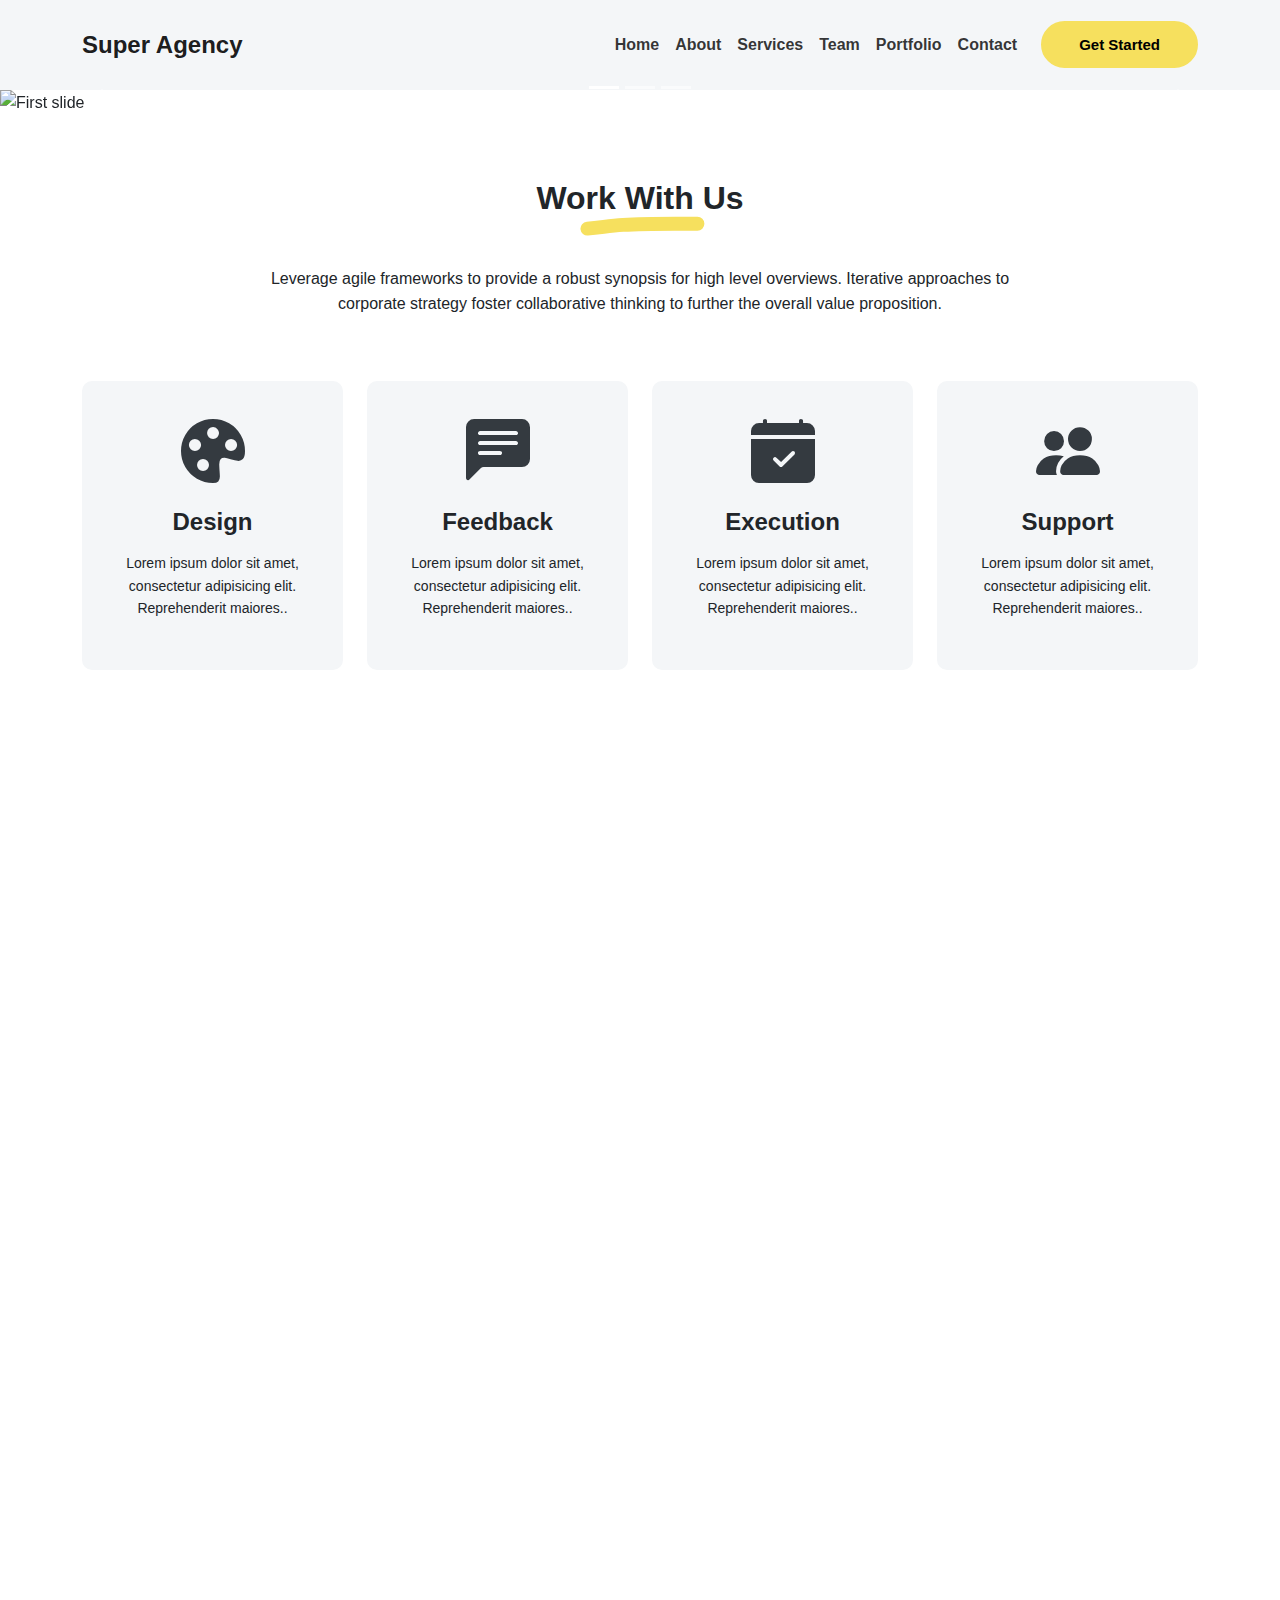
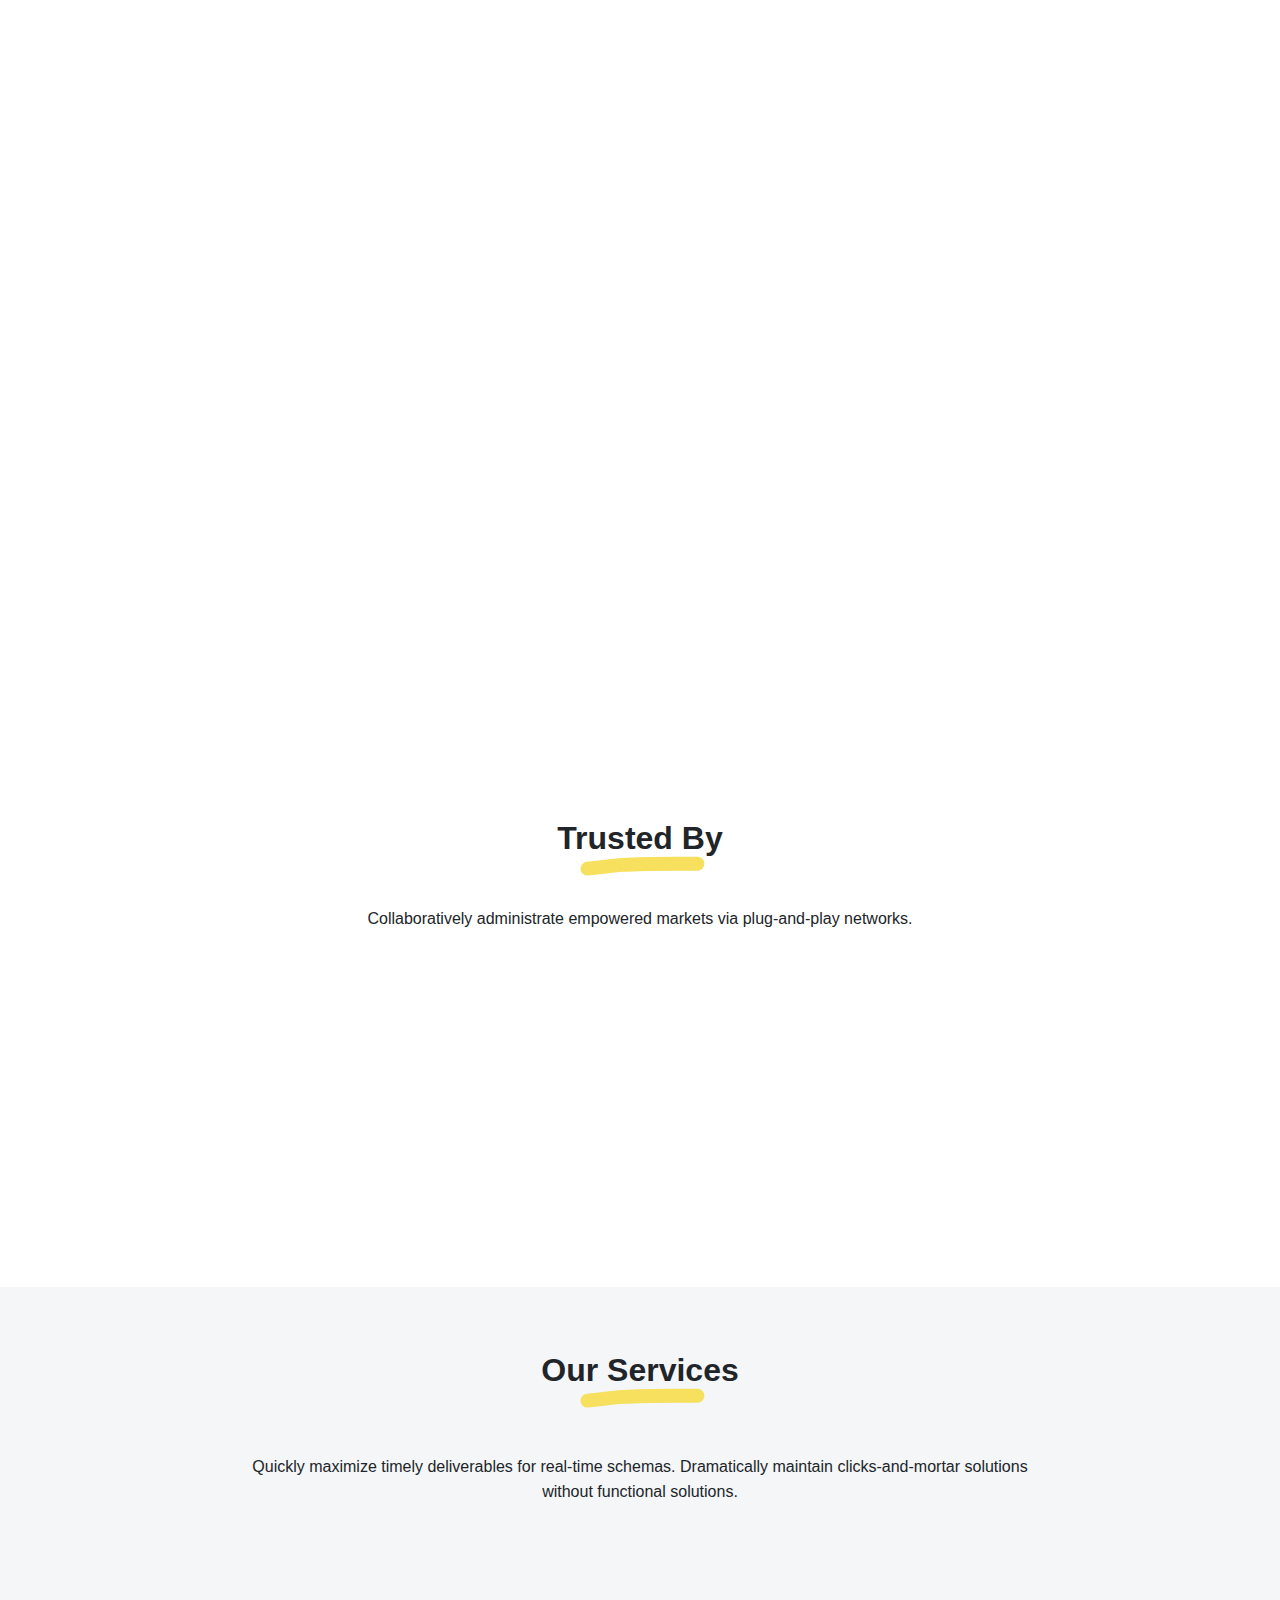
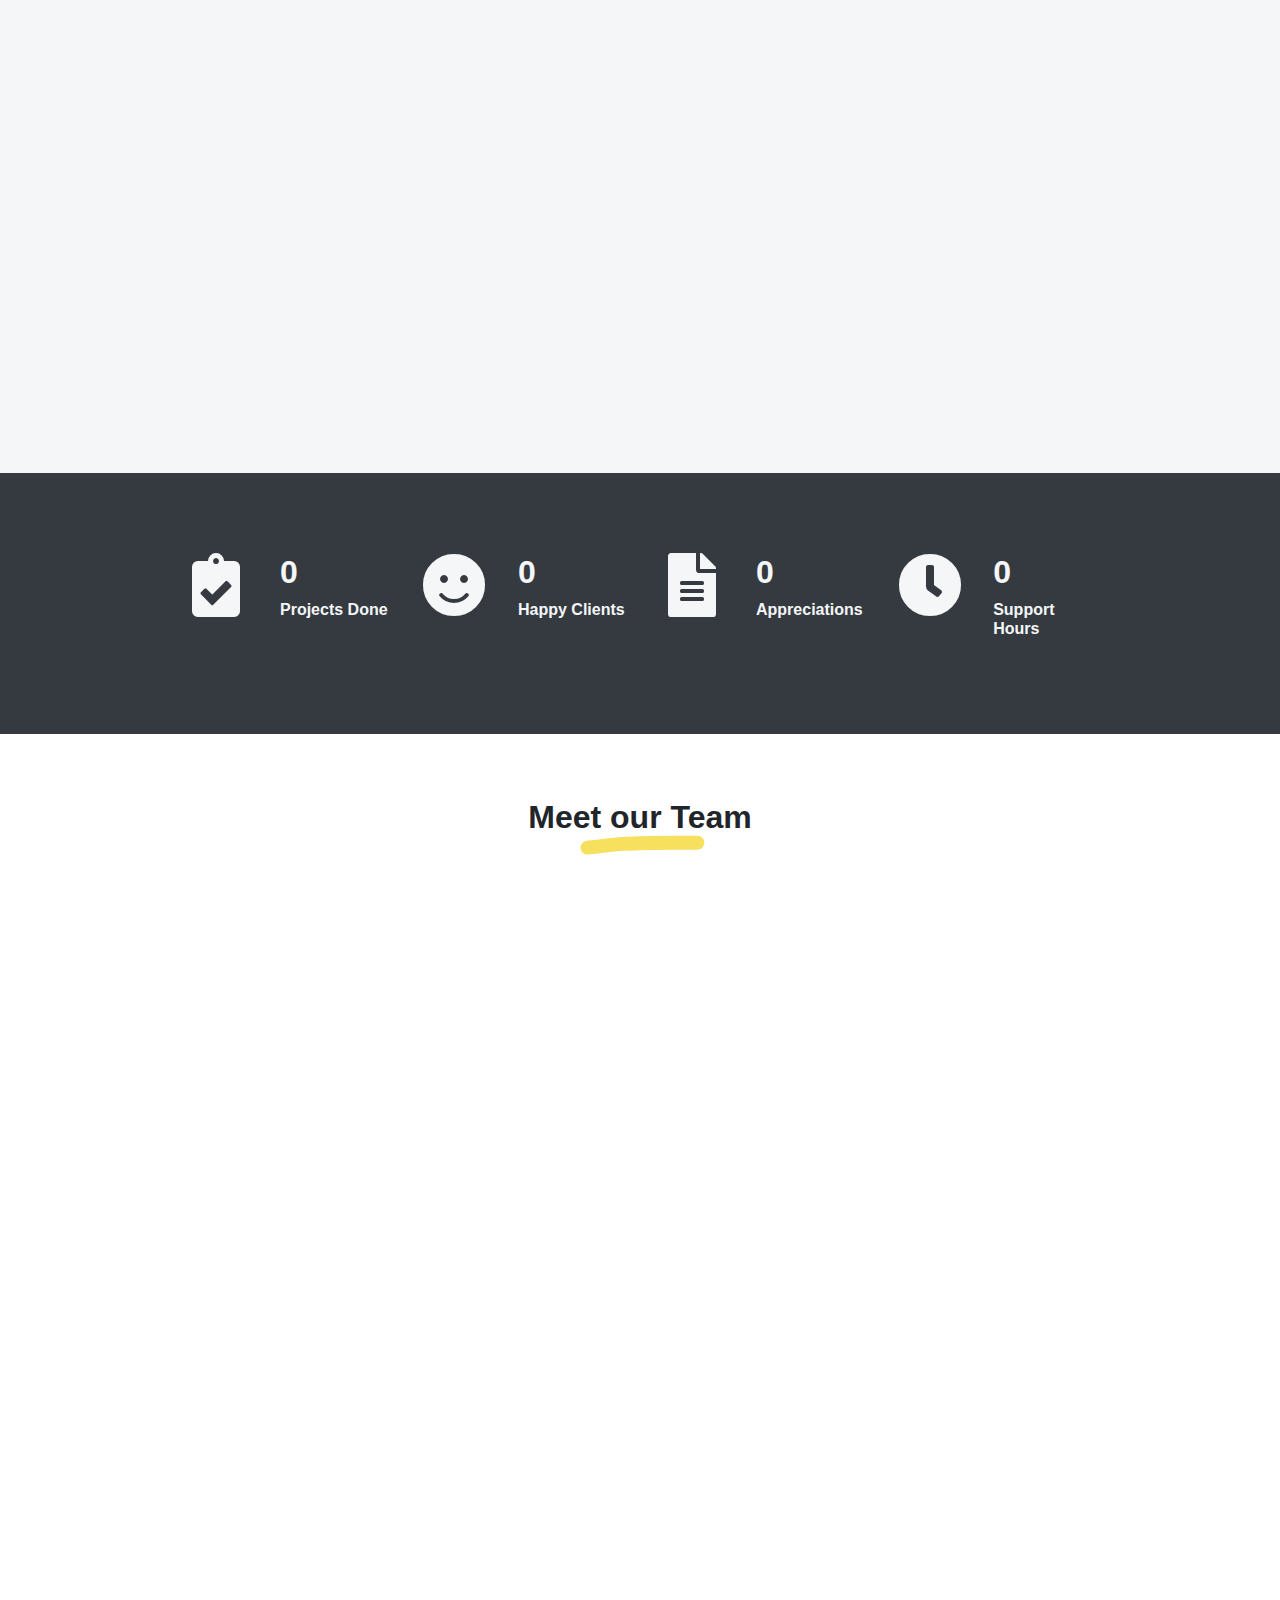
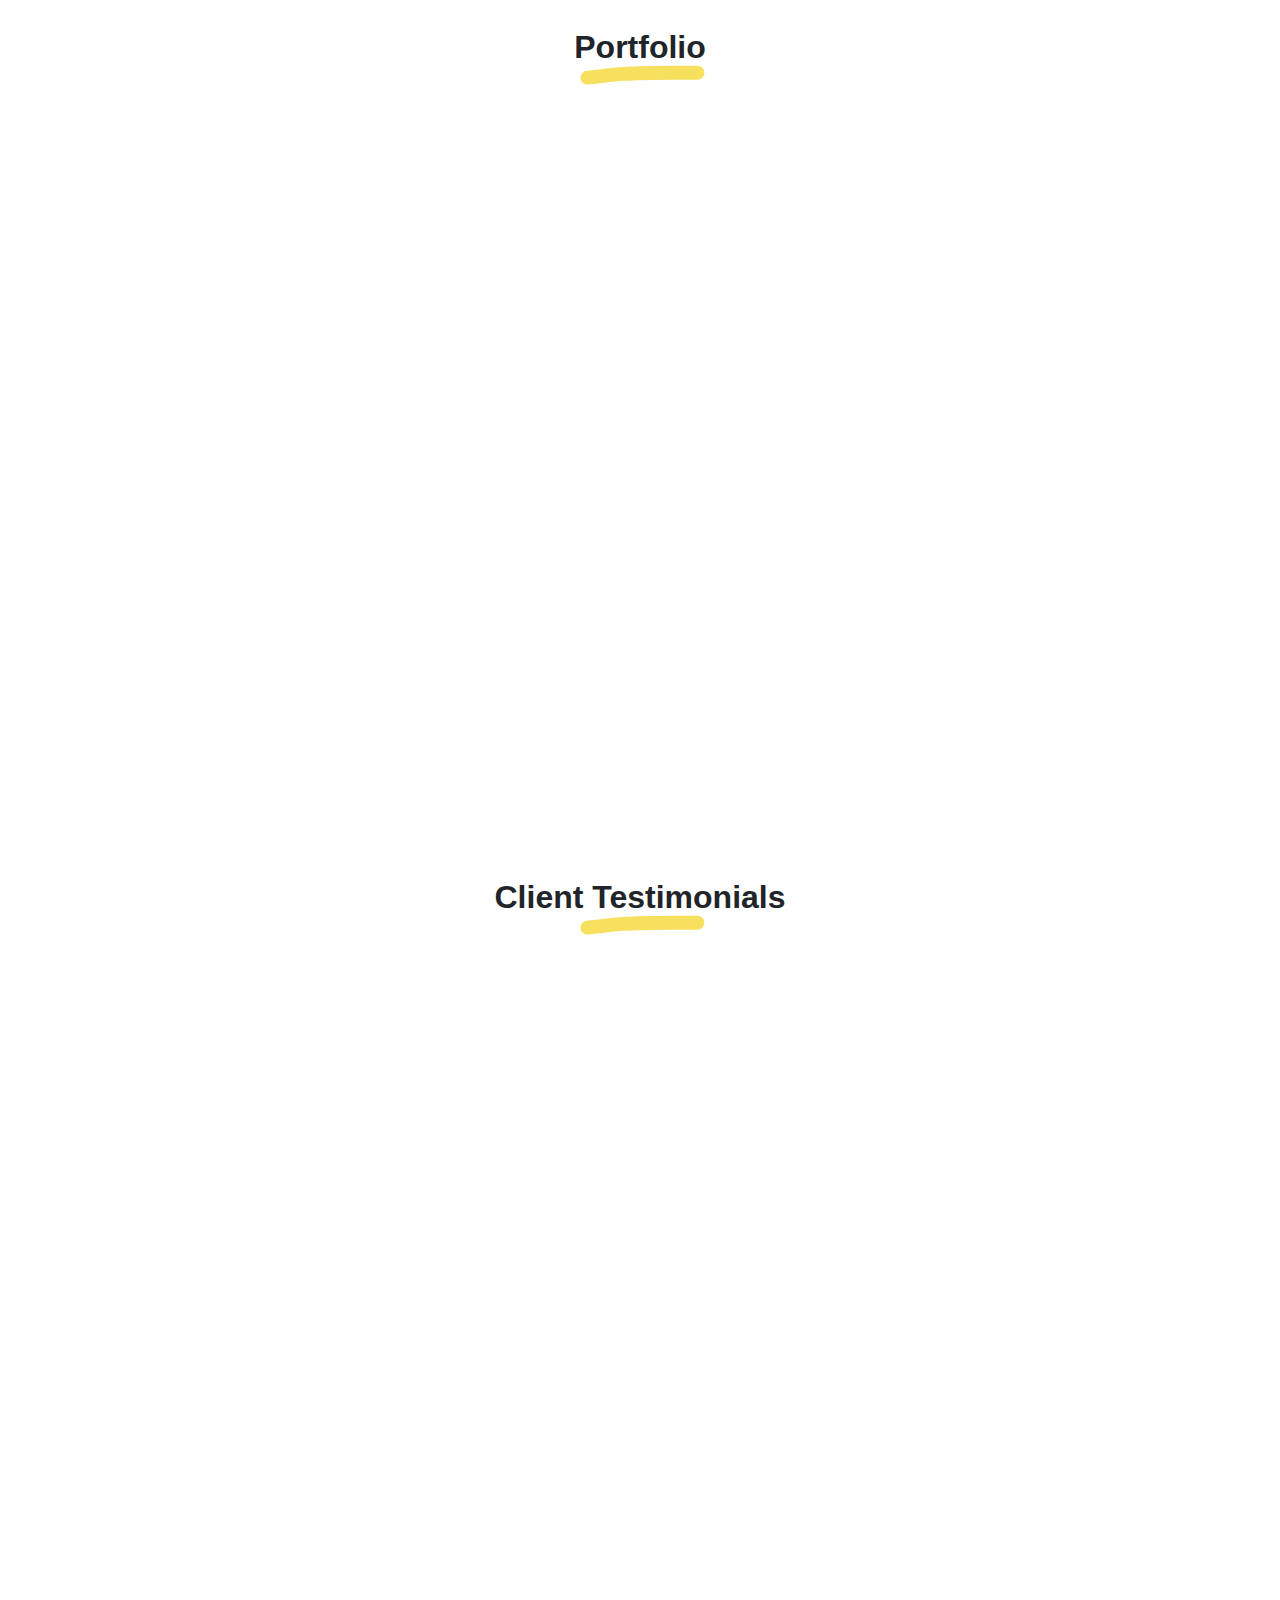
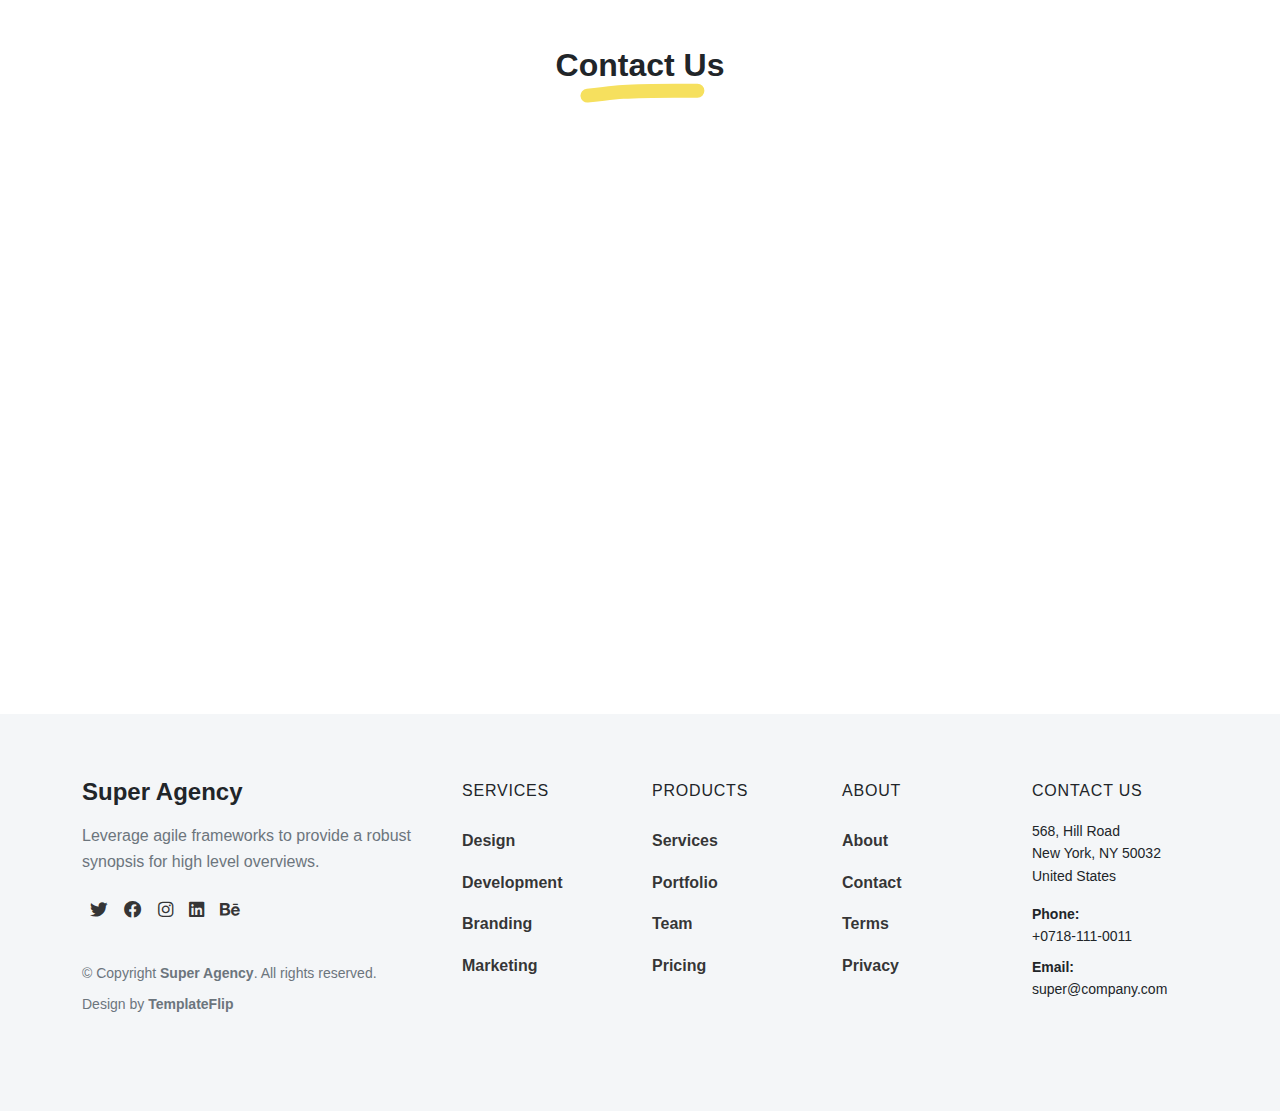
==== index.html @ 3554ea95 "first commmit" ====
<!DOCTYPE html>
<!-- upto 2 directory depth-->
<html lang="en-US">
  <head>
    <meta charset="UTF-8">
    <meta http-equiv="X-UA-Compatible" content="IE=edge">
    <meta name="viewport" content="width=device-width, initial-scale=1">
    <title>Super Agency</title>
    <link rel="preconnect" href="https://fonts.gstatic.com" crossorigin="crossorigin"/>



    <link rel="stylesheet" href=
    "https://maxcdn.bootstrapcdn.com/bootstrap/4.3.1/css/bootstrap.min.css">
         
        <script src=
    "https://ajax.googleapis.com/ajax/libs/jquery/3.3.1/jquery.min.js">
        </script>
         
         <script src=
         "https://cdnjs.cloudflare.com/ajax/libs/popper.js/1.14.7/umd/popper.min.js">
             </script>
              
             <script src=
         "https://maxcdn.bootstrapcdn.com/bootstrap/4.3.1/js/bootstrap.min.js">
             </script>



    <link rel="preload" as="style" href="https://fonts.googleapis.com/css2?family=Nunito+Sans:wght@300;400;700;800&amp;display=swap"/>
    <link rel="stylesheet" href="https://stackpath.bootstrapcdn.com/bootstrap/4.3.1/css/bootstrap.min.css/>
    <link rel="stylesheet" href="https://fonts.googleapis.com/css2?family=Nunito+Sans:wght@300;400;700;800&amp;display=swap" media="print" onload="this.media='all'"/>
    <noscript>
      <link rel="stylesheet" href="https://fonts.googleapis.com/css2?family=Nunito+Sans:wght@300;400;700;800&amp;display=swap"/>
    </noscript>
    <link href="./css/font-awesome/css/all.min.css?ver=1.2.0" rel="stylesheet">
    <link href="./css/bootstrap-icons/bootstrap-icons.css?ver=1.2.0" rel="stylesheet">
    <link href="./css/bootstrap.min.css?ver=1.2.0" rel="stylesheet">
    <link href="./css/aos.css?ver=1.2.0" rel="stylesheet">
    <link href="./css/main.css?ver=1.2.0" rel="stylesheet">
    <noscript>
      <style type="text/css">
        [data-aos] {
            opacity: 1 !important;
            transform: translate(0) scale(1) !important;
        }
      </style>
      
    </noscript>

  </head>

  <body id="top">
    <header class="bg-light">
      <nav class="navbar navbar-expand-lg navbar-light bg-light" id="header-nav" role="navigation">
        <div class="container"><a class="link-dark navbar-brand site-title mb-0" href="#">Super Agency</a>
          <button class="navbar-toggler" type="button" data-bs-toggle="collapse" data-bs-target="#navbarSupportedContent" aria-controls="navbarSupportedContent" aria-expanded="false" aria-label="Toggle navigation"><span class="navbar-toggler-icon"></span></button>
          <div class="collapse navbar-collapse" id="navbarSupportedContent">
            <ul class="navbar-nav ms-auto me-2">
              <li class="nav-item"><a class="nav-link" href="#">Home</a></li>
              <li class="nav-item"><a class="nav-link" href="#about">About</a></li>
              <li class="nav-item"><a class="nav-link" href="#services">Services</a></li>
              <li class="nav-item"><a class="nav-link" href="#team">Team</a></li>
              <li class="nav-item"><a class="nav-link" href="#portfolio">Portfolio</a></li>
              <li class="nav-item"><a class="nav-link" href="#contact">Contact</a></li>
            </ul><a class="btn btn-primary" href="#contact">Get Started</a>
          </div>
        </div>
      </nav>


     
    </header>
    <div class="page-content">
      <div id="content">






<!-- corosal -->
<!--Carousel Wrapper-->
<div id="carousel-example-1z" class="carousel slide carousel-fade" data-ride="carousel">
  <!--Indicators-->
  <ol class="carousel-indicators">
    <li data-target="#carousel-example-1z" data-slide-to="0" class="active"></li>
    <li data-target="#carousel-example-1z" data-slide-to="1"></li>
    <li data-target="#carousel-example-1z" data-slide-to="2"></li>
  </ol>
  <!--/.Indicators-->
  <!--Slides-->
  <div class="carousel-inner" role="listbox">
    <!--First slide-->
    <div class="carousel-item active">
      <img class="d-block w-100" src="https://mdbootstrap.com/img/Photos/Slides/img%20(130).webp"
        alt="First slide">
    </div>
    <!--/First slide-->
    <!--Second slide-->
    <div class="carousel-item">
      <img class="d-block w-100" src="feild.jpg"
        alt="Second slide">
    </div>
    <!--/Second slide-->
    <!--Third slide-->
    <div class="carousel-item">
      <img class="d-block w-100" src="feild.jpg"
        alt="Third slide">
    </div>
    <!--/Third slide-->
  </div>
  <!--/.Slides-->
  <!--Controls-->
  <a class="carousel-control-prev" href="#carousel-example-1z" role="button" data-slide="prev">
    <span class="carousel-control-prev-icon" aria-hidden="true"></span>
    <span class="sr-only">Previous</span>
  </a>
  <a class="carousel-control-next" href="#carousel-example-1z" role="button" data-slide="next">
    <span class="carousel-control-next-icon" aria-hidden="true"></span>
    <span class="sr-only">Next</span>
  </a>
  <!--/.Controls-->
</div>
<!--/.Carousel Wrapper-->
<!--corosal-->

























<div class="section pt-3 pt-lg-5 px-2 px-lg-4" id="about">
  <div class="container-narrow">
    <div class="text-center mb-4">
      <h2 class="marker marker-center">Work With Us</h2>
    </div>
    <div class="text-center">
      <p class="mx-auto mb-3" style="max-width:800px">Leverage agile frameworks to provide a robust synopsis for high level overviews. Iterative approaches to corporate strategy foster collaborative thinking to further the overall value proposition.</p>
    </div>
  </div>
  <div class="container">
    <div class="row py-3">
      <div class="col-md-6 col-lg-3 text-center" data-aos="fade-up" data-aos-delay="100">
        <div class="border rounded p-3 bg-light mb-3">
          <div class="text-center text-secondary display-3"><i class="bi bi-palette-fill"></i></div>
          <h3 class="h4 mt-2">Design</h3>
          <p class="text-small">Lorem ipsum dolor sit amet, consectetur adipisicing elit. Reprehenderit maiores..</p>
        </div>
      </div>
      <div class="col-md-6 col-lg-3 text-center" data-aos="fade-up" data-aos-delay="200">
        <div class="border rounded p-3 bg-light mb-3">
          <div class="text-center text-secondary display-3"><i class="bi bi-chat-left-text-fill"></i></div>
          <h3 class="h4 mt-2">Feedback</h3>
          <p class="text-small">Lorem ipsum dolor sit amet, consectetur adipisicing elit. Reprehenderit maiores..</p>
        </div>
      </div>
      <div class="col-md-6 col-lg-3 text-center" data-aos="fade-up" data-aos-delay="300">
        <div class="border rounded p-3 bg-light mb-3">
          <div class="text-center text-secondary display-3"><i class="bi bi-calendar-check-fill"></i></div>
          <h3 class="h4 mt-2">Execution</h3>
          <p class="text-small">Lorem ipsum dolor sit amet, consectetur adipisicing elit. Reprehenderit maiores..</p>
        </div>
      </div>
      <div class="col-md-6 col-lg-3 text-center" data-aos="fade-up" data-aos-delay="400">
        <div class="border rounded p-3 bg-light mb-3">
          <div class="text-center text-secondary display-3"><i class="bi bi-people-fill"></i></div>
          <h3 class="h4 mt-2">Support</h3>
          <p class="text-small">Lorem ipsum dolor sit amet, consectetur adipisicing elit. Reprehenderit maiores..</p>
        </div>
      </div>
    </div>
  </div>
  <div class="container">
    <div class="row py-3 py-lg-5">
      <div class="col-lg-6 col-md-5 px-3 order-md-last" data-aos="fade-zoom-in" data-aos-delay="50" data-aos-easing="ease-in-back"><img class="my-3 img-fluid" src="images/illustrations/development.svg" alt="development"/></div>
      <div class="col-lg-6 col-md-7 px-2" data-aos="zoom-in" data-aos-delay="100">
        <div class="h3 mb-2">Let our <strong>Agile Team</strong> understand and serve your needs.</div>
        <p class="text-secondary mb-3">Lorem ipsum dolor sit amet, consectetur adipiscing elit. Curabitur vehicula auctor ornare. Nulla non ullamcorper tellus. Vestibulum pulvinar eros nec tortor maximus, iaculis rutrum nibh mollis.</p>
        <div class="row">
          <div class="col-lg-6 mb-2">
            <div class="border border-3 rounded px-2 py-2 d-flex align-items-center">
              <div class="badge bg-success me-2"><i class="fas fa-check"></i></div>
              <div class="text-secondary fw-bold">Active Colloboration</div>
            </div>
          </div>
          <div class="col-lg-6 mb-2">
            <div class="border border-3 rounded px-2 py-2 d-flex align-items-center">
              <div class="badge bg-success me-2"><i class="fas fa-check"></i></div>
              <div class="text-secondary fw-bold">On-Schedule Delivery</div>
            </div>
          </div>
          <div class="col-lg-6 mb-2">
            <div class="border border-3 rounded px-2 py-2 d-flex align-items-center">
              <div class="badge bg-success me-2"><i class="fas fa-check"></i></div>
              <div class="text-secondary fw-bold">After Sales Services</div>
            </div>
          </div>
          <div class="col-lg-6 mb-2">
            <div class="border border-3 rounded px-2 py-2 d-flex align-items-center">
              <div class="badge bg-success me-2"><i class="fas fa-check"></i></div>
              <div class="text-secondary fw-bold">24x7 On-Support</div>
            </div>
          </div>
        </div>
      </div>
    </div>
    <div class="row py-3 py-lg-5">
      <div class="col-lg-6 col-md-5 px-3" data-aos="fade-zoom-in" data-aos-delay="50" data-aos-easing="ease-in-back"><img class="my-3 img-fluid" src="images/illustrations/creative-team.svg" alt="creative-team"/></div>
      <div class="col-lg-6 col-md-7 px-2" data-aos="zoom-in" data-aos-delay="100">
        <div class="h3 mb-2">Our <strong>Expert Team</strong> delivers the best result.</div>
        <p class="text-secondary mb-2">Lorem ipsum dolor sit amet consectetur adipiscing elit primis rutrum, nullam tempor malesuada laoreet tempus blandit pretium etc.</p>
        <div>
          <div class="py-1">
            <div class="d-flex text-small fw-bolder"><span class="me-auto">Web Design</span><span>90%</span></div>
            <div class="progress my-1">
              <div class="progress-bar bg-secondary" role="progressbar" data-aos="zoom-in-right" data-aos-delay="300" data-aos-anchor=".skills-section" style="width: 90%" aria-valuenow="90" aria-valuemin="0" aria-valuemax="100"></div>
            </div>
          </div>
          <div class="py-1">
            <div class="d-flex text-small fw-bolder"><span class="me-auto">Mobile App</span><span>90%</span></div>
            <div class="progress my-1">
              <div class="progress-bar bg-success" role="progressbar" data-aos="zoom-in-right" data-aos-delay="400" data-aos-anchor=".skills-section" style="width: 90%" aria-valuenow="90" aria-valuemin="0" aria-valuemax="100"></div>
            </div>
          </div>
          <div class="py-1">
            <div class="d-flex text-small fw-bolder"><span class="me-auto">Graphic Design</span><span>80%</span></div>
            <div class="progress my-1">
              <div class="progress-bar bg-secondary" role="progressbar" data-aos="zoom-in-right" data-aos-delay="500" data-aos-anchor=".skills-section" style="width: 80%" aria-valuenow="80" aria-valuemin="0" aria-valuemax="100"></div>
            </div>
          </div>
          <div class="py-1">
            <div class="d-flex text-small fw-bolder"><span class="me-auto">Digital Marketing</span><span>75%</span></div>
            <div class="progress my-1">
              <div class="progress-bar bg-success" role="progressbar" data-aos="zoom-in-right" data-aos-delay="600" data-aos-anchor=".skills-section" style="width: 75%" aria-valuenow="75" aria-valuemin="0" aria-valuemax="100"></div>
            </div>
          </div>
        </div>
      </div>
    </div>
    <div class="row py-3 py-lg-5">
      <div class="col-lg-6 col-md-5 px-3 order-md-last" data-aos="fade-zoom-in" data-aos-delay="50" data-aos-easing="ease-in-back"><img class="my-3 img-fluid" src="images/illustrations/work-chat.svg" alt="work-chat"/></div>
      <div class="col-lg-6 col-md-7 px-2" data-aos="zoom-in" data-aos-delay="100">
        <div class="h3 mb-2">We believe in <strong>Long Term Partnership</strong>.</div>
        <p class="text-secondary mb-3">Lorem ipsum dolor sit amet consectetur adipiscing elit primis rutrum, nullam tempor malesuada laoreet tempus blandit pretium etc.</p>
        <ul class="nav nav-tabs nav-fill" role="tablist">
          <li class="nav-item" role="presentation"><a class="nav-link p-1 active" aria-current="page" href="#experience" data-bs-toggle="tab"><span class="badge bg-secondary me-1">1</span> Experience</a></li>
          <li class="nav-item" role="presentation"><a class="nav-link p-1" href="#flexibility" data-bs-toggle="tab"><span class="badge bg-secondary me-1">2</span> Flexibility</a></li>
          <li class="nav-item" role="presentation"><a class="nav-link p-1" href="#results" data-bs-toggle="tab"><span class="badge bg-secondary me-1">3</span> Results</a></li>
        </ul>
        <div class="tab-content border border-top-0 text-secondary p-3" id="myTabContent">
          <div class="tab-pane fade show active" id="experience" role="tabpanel" aria-labelledby="home-tab">
            <p>Lorem ipsum dolor sit amet consectetur adipiscing elit primis rutrum, nullam tempor malesuada laoreet tempus blandit pretium etc.</p>
            <p>Curabitur vehicula auctor ornare. Nulla non ullamcorper tellus. Vestibulum pulvinar eros nec tortor maximus, iaculis rutrum nibh mollis.</p><a class="fw-bold text-decoration-none" href="#!">Learn More<i class="fas fa-arrow-right ms-1"></i></a>
          </div>
          <div class="tab-pane fade" id="flexibility" role="tabpanel" aria-labelledby="profile-tab">
            <p>Leverage agile frameworks to provide a robust synopsis for high level overviews.</p>
            <p>Organically grow the holistic world view of disruptive innovation via workplace diversity and empowerment.</p><a class="fw-bold text-decoration-none" href="#!">Learn More<i class="fas fa-arrow-right ms-1"></i></a>
          </div>
          <div class="tab-pane fade" id="results" role="tabpanel" aria-labelledby="contact-tab">
            <p>Capitalize on low hanging fruit to identify a ballpark value added activity to beta test.</p>
            <p>Nanotechnology immersion along the information highway will close the loop on focusing solely on the bottom line.</p><a class="fw-bold text-decoration-none" href="#!">Learn More<i class="fas fa-arrow-right ms-1"></i></a>
          </div>
        </div>
      </div>
    </div>
  </div>
</div>
<div class="section py-3 py-lg-5 px-2 px-lg-4" id="clients">
  <div class="container-narrow">
    <div class="text-center mb-4">
      <h2 class="marker marker-center">Trusted By</h2>
    </div>
    <div class="text-center">
      <p class="mx-auto mb-3" style="max-width:800px">Collaboratively administrate empowered markets via plug-and-play networks.</p>
    </div>
    <div class="text-center" data-aos="zoom-in-up" data-aos-delay="100"> 
      <div class="mx-auto mb-3"> <img class="p-1" src="images/clients/client1.png"/><img class="p-1" src="images/clients/client2.png"/><img class="p-1" src="images/clients/client3.png"/><img class="p-1" src="images/clients/client4.png"/><img class="p-1" src="images/clients/client5.png"/><img class="p-1" src="images/clients/client6.png"/><img class="p-1" src="images/clients/client7.png"/></div>
    </div>
  </div>
</div>
<div class="section bg-light py-3 py-lg-5 px-2 px-lg-4" id="services">
  <div class="container-narrow">
    <div class="text-center mb-5">
      <h2 class="marker marker-center">Our Services</h2>
    </div>
    <div class="text-center">
      <p class="mx-auto mb-3" style="max-width:800px">Quickly maximize timely deliverables for real-time schemas. Dramatically maintain clicks-and-mortar solutions without functional solutions.</p>
    </div>
    <div class="row py-3">
      <div class="col-md-4 text-center mb-3" data-aos="fade-up" data-aos-delay="100"> 
        <div class="bg-white border rounded-circle d-inline-block p-2"><img class="p-2" src="images/services/web-design.svg" width="96" height="96" alt="web design"/></div>
        <div class="bg-white border rounded p-3 mt-n4">
          <div class="h5 mt-3">Web Design</div>
          <p class="text-small">Lorem ipsum dolor sit amet, consectetur adipiscing elit, sed do eiusmod tempor incididunt ut labore et dolore magna aliqua.</p><a class="btn btn-link" href="#!">Learn More<i class="fas fa-arrow-right ms-1"></i></a>
        </div>
      </div>
      <div class="col-md-4 text-center mb-3" data-aos="fade-up" data-aos-delay="200">
        <div class="bg-white border rounded-circle d-inline-block p-2"><img class="p-2" src="images/services/graphic-design.svg" width="96" height="96" alt="graphic design"/></div>
        <div class="bg-white border rounded p-3 mt-n4">
          <div class="h5 mt-3">Graphic Design</div>
          <p class="text-small">Lorem ipsum dolor sit amet, consectetur adipiscing elit, sed do eiusmod tempor incididunt ut labore et dolore magna aliqua.</p><a class="btn btn-link" href="#!">Learn More<i class="fas fa-arrow-right ms-1"></i></a>
        </div>
      </div>
      <div class="col-md-4 text-center mb-3" data-aos="fade-up" data-aos-delay="300">
        <div class="bg-white border rounded-circle d-inline-block p-2"><img class="p-2" src="images/services/ui-ux.svg" width="96" height="96" alt="ui-ux"/></div>
        <div class="bg-white border rounded p-3 mt-n4">
          <div class="h5 mt-3">UI/UX</div>
          <p class="text-small">Lorem ipsum dolor sit amet, consectetur adipiscing elit, sed do eiusmod tempor incididunt ut labore et dolore magna aliqua.</p><a class="btn btn-link" href="#!">Learn More<i class="fas fa-arrow-right ms-1"></i></a>
        </div>
      </div>
    </div>
  </div>
</div>
<div class="section bg-secondary text-light py-3 py-lg-5 px-2 px-lg-4" id="stats">
  <div class="container-narrow">
    <div class="row px-4">
      <div class="col-md-3 col-sm-6">
        <div class="d-flex py-2"><i class="mr-3 fas fa-clipboard-check fa-4x fa-fw"></i>
          <div class="ms-1">
            <div class="h2 mb-1 purecounter" data-purecounter-start="0" data-purecounter-end="325" data-purecounter-duration="1">325</div>
            <div class="h6">Projects Done</div>
          </div>
        </div>
      </div>
      <div class="col-md-3 col-sm-6">
        <div class="d-flex py-2"><i class="mr-3 fas fa-smile fa-4x fa-fw"></i>
          <div class="ms-1">
            <div class="h2 mb-1 purecounter" data-purecounter-start="0" data-purecounter-end="145" data-purecounter-duration="1">145</div>
            <div class="h6">Happy Clients</div>
          </div>
        </div>
      </div>
      <div class="col-md-3 col-sm-6">
        <div class="d-flex py-2"><i class="mr-3 fas fa-file-alt fa-4x fa-fw"></i>
          <div class="ms-1">
            <div class="h2 mb-1 purecounter" data-purecounter-start="0" data-purecounter-end="464" data-purecounter-duration="1">464</div>
            <div class="h6">Appreciations</div>
          </div>
        </div>
      </div>
      <div class="col-md-3 col-sm-6">
        <div class="d-flex py-2"><i class="mr-3 fas fa-clock fa-4x fa-fw"></i>
          <div class="ms-1">
            <div class="h2 mb-1 purecounter" data-purecounter-start="0" data-purecounter-end="8565" data-purecounter-duration="1">8565</div>
            <div class="h6">Support Hours</div>
          </div>
        </div>
      </div>
    </div>
  </div>
</div>
<div class="section pt-5 pb-3 py-lg-5 px-2 px-lg-4" id="team">
  <div class="container">
    <div class="text-center mb-5">
      <h2 class="marker marker-center">Meet our Team</h2>
    </div>
  </div>
  <div class="carousel carousel-dark slide pb-3" id="carouselTeam" data-bs-ride="carousel" data-aos="zoom-in-up">
    <div class="container-narrow">
      <ol class="carousel-indicators">
        <li class="active" data-bs-target="#carouselTeam" data-bs-slide-to="0" aria-label="Slide 1"></li>
        <li data-bs-target="#carouselTeam" data-bs-slide-to="1" aria-label="Slide 2"></li>
      </ol>
      <div class="carousel-inner">
        <div class="carousel-item active" data-bs-interval="6000">
          <div class="row">
            <div class="col-md-4">
              <div class="card d-block mb-3"><img class="card-img-top" src="images/team/emp-1.jpg" alt="image"/>
                <div class="card-body text-center">
                  <div class="h5 mb-1">Pamela Lopez</div>
                  <div class="text-muted mb-1">CEO</div>
                  <div class="nav text-light justify-content-center"><a class="nav-link" href="#!" title="Twitter"><i class="fab fa-twitter"></i><span class="menu-title sr-only">Twitter</span></a><a class="nav-link" href="#!" title="Facebook"><i class="fab fa-facebook"></i><span class="menu-title sr-only">Facebook</span></a><a class="nav-link" href="#!" title="Instagram"><i class="fab fa-instagram"></i><span class="menu-title sr-only">Instagram</span></a><a class="nav-link" href="#!" title="LinkedIn"><i class="fab fa-linkedin"></i><span class="menu-title sr-only">LinkedIn</span></a></div>
                </div>
              </div>
            </div>
            <div class="col-md-4">
              <div class="card d-block mb-3"><img class="card-img-top" src="images/team/emp-2.jpg" alt="image"/>
                <div class="card-body text-center">
                  <div class="h5 mb-1">John Bowman</div>
                  <div class="text-muted mb-1">Graphic Designer</div>
                  <div class="nav text-light justify-content-center"><a class="nav-link" href="#!" title="Twitter"><i class="fab fa-twitter"></i><span class="menu-title sr-only">Twitter</span></a><a class="nav-link" href="#!" title="Facebook"><i class="fab fa-facebook"></i><span class="menu-title sr-only">Facebook</span></a><a class="nav-link" href="#!" title="Instagram"><i class="fab fa-instagram"></i><span class="menu-title sr-only">Instagram</span></a><a class="nav-link" href="#!" title="LinkedIn"><i class="fab fa-linkedin"></i><span class="menu-title sr-only">LinkedIn</span></a></div>
                </div>
              </div>
            </div>
            <div class="col-md-4">
              <div class="card d-block mb-3"><img class="card-img-top" src="images/team/emp-3.jpg" alt="image"/>
                <div class="card-body text-center">
                  <div class="h5 mb-1">Mark Shaw</div>
                  <div class="text-muted mb-1">Software Developer</div>
                  <div class="nav text-light justify-content-center"><a class="nav-link" href="#!" title="Twitter"><i class="fab fa-twitter"></i><span class="menu-title sr-only">Twitter</span></a><a class="nav-link" href="#!" title="Facebook"><i class="fab fa-facebook"></i><span class="menu-title sr-only">Facebook</span></a><a class="nav-link" href="#!" title="Instagram"><i class="fab fa-instagram"></i><span class="menu-title sr-only">Instagram</span></a><a class="nav-link" href="#!" title="LinkedIn"><i class="fab fa-linkedin"></i><span class="menu-title sr-only">LinkedIn</span></a></div>
                </div>
              </div>
            </div>
          </div>
        </div>
        <div class="carousel-item">
          <div class="row">
            <div class="col-md-4">
              <div class="card d-block mb-3"><img class="card-img-top" src="images/team/emp-4.jpg" alt="image"/>
                <div class="card-body text-center">
                  <div class="h5 mb-1">Melissa Long</div>
                  <div class="text-muted mb-1">Software Developer</div>
                  <div class="nav text-light justify-content-center"><a class="nav-link" href="#!" title="Twitter"><i class="fab fa-twitter"></i><span class="menu-title sr-only">Twitter</span></a><a class="nav-link" href="#!" title="Facebook"><i class="fab fa-facebook"></i><span class="menu-title sr-only">Facebook</span></a><a class="nav-link" href="#!" title="Instagram"><i class="fab fa-instagram"></i><span class="menu-title sr-only">Instagram</span></a><a class="nav-link" href="#!" title="LinkedIn"><i class="fab fa-linkedin"></i><span class="menu-title sr-only">LinkedIn</span></a></div>
                </div>
              </div>
            </div>
            <div class="col-md-4">
              <div class="card d-block mb-3"><img class="card-img-top" src="images/team/emp-5.jpg" alt="image"/>
                <div class="card-body text-center">
                  <div class="h5 mb-1">Betty West</div>
                  <div class="text-muted mb-1">Software Developer</div>
                  <div class="nav text-light justify-content-center"><a class="nav-link" href="#!" title="Twitter"><i class="fab fa-twitter"></i><span class="menu-title sr-only">Twitter</span></a><a class="nav-link" href="#!" title="Facebook"><i class="fab fa-facebook"></i><span class="menu-title sr-only">Facebook</span></a><a class="nav-link" href="#!" title="Instagram"><i class="fab fa-instagram"></i><span class="menu-title sr-only">Instagram</span></a><a class="nav-link" href="#!" title="LinkedIn"><i class="fab fa-linkedin"></i><span class="menu-title sr-only">LinkedIn</span></a></div>
                </div>
              </div>
            </div>
            <div class="col-md-4">
              <div class="card d-block mb-3"><img class="card-img-top" src="images/team/emp-6.jpg" alt="image"/>
                <div class="card-body text-center">
                  <div class="h5 mb-1">Jeremy Little</div>
                  <div class="text-muted mb-1">Digital Marketing</div>
                  <div class="nav text-light justify-content-center"><a class="nav-link" href="#!" title="Twitter"><i class="fab fa-twitter"></i><span class="menu-title sr-only">Twitter</span></a><a class="nav-link" href="#!" title="Facebook"><i class="fab fa-facebook"></i><span class="menu-title sr-only">Facebook</span></a><a class="nav-link" href="#!" title="Instagram"><i class="fab fa-instagram"></i><span class="menu-title sr-only">Instagram</span></a><a class="nav-link" href="#!" title="LinkedIn"><i class="fab fa-linkedin"></i><span class="menu-title sr-only">LinkedIn</span></a></div>
                </div>
              </div>
            </div>
          </div>
        </div>
      </div>
    </div>
  </div>
</div>
<div class="section py-3 py-lg-5 px-2 px-lg-4" id="portfolio">
  <div class="container">
    <div class="text-center mb-5">
      <h2 class="marker marker-center">Portfolio </h2>
    </div>
    <div class="grid bp-gallery pb-3" data-aos="zoom-in-up" data-aos-delay="100">
      <div class="grid-sizer"></div>
      <div class="grid-item"><a href="https://dribbble.com">
          <figure class="portfolio-item"><img src="images/portfolio/1-small.png" data-bp="images/portfolio/1.jpg"/>
            <figcaption>
              <h4 class="h5 mb-0">Web Design</h4>
              <div>Dribbble.com</div>
            </figcaption>
          </figure></a></div>
      <div class="grid-item"><a href="https://github.com">
          <figure class="portfolio-item"><img src="images/portfolio/2-small.png" data-bp="images/portfolio/2.jpg" data-caption="Example of an optional caption."/>
            <figcaption> 
              <h4 class="h5 mb-0">Web Development</h4>
              <div>GitHub.com</div>
            </figcaption>
          </figure></a></div>
      <div class="grid-item"><a href="https://soundcloud.com/">
          <figure class="portfolio-item"><img src="images/portfolio/3-small.png" data-bp="images/portfolio/3.jpg" data-caption="Example of an optional caption."/>
            <figcaption> 
              <h4 class="h5 mb-0">Audio Mixing</h4>
              <div>Soundcloud.com</div>
            </figcaption>
          </figure></a></div>
      <div class="grid-item"><a href="https://www.adobe.com/">
          <figure class="portfolio-item"><img src="images/portfolio/4-small.png" data-bp="images/portfolio/4.jpg"/>
            <figcaption>
              <h4 class="h5 mb-0">Video Editing</h4>
              <div>Adobe After Effects</div>
            </figcaption>
          </figure></a></div>
      <div class="grid-item"><a href="https://www.adobe.com/">
          <figure class="portfolio-item"><img src="images/portfolio/5-small.png" data-bp="images/portfolio/5.jpg"/>
            <figcaption>
              <h4 class="h5 mb-0">Photography</h4>
              <div>Adobe Photoshop</div>
            </figcaption>
          </figure></a></div>
      <div class="grid-item"><a href="https://www.android.com/">
          <figure class="portfolio-item"><img src="images/portfolio/6-small.png" data-bp="images/portfolio/6.jpg"/>
            <figcaption>
              <h4 class="h5 mb-0">App Development</h4>
              <div>Android</div>
            </figcaption>
          </figure></a></div>
      <div class="grid-item"><a href="https://flutter.dev/">
          <figure class="portfolio-item"><img src="images/portfolio/7-small.png" data-bp="images/portfolio/7.jpg"/>
            <figcaption>
              <h4 class="h5 mb-0">App Design</h4>
              <div>Flutter</div>
            </figcaption>
          </figure></a></div>
      <div class="grid-item"><a href="https://flutter.dev/">
          <figure class="portfolio-item"><img src="images/portfolio/8-small.png" data-bp="images/portfolio/8.jpg"/>
            <figcaption>
              <h4 class="h5 mb-0">App Development</h4>
              <div>Flutter</div>
            </figcaption>
          </figure></a></div>
    </div>
  </div>
</div>
<div class="section py-3 py-lg-5 px-2 px-lg-4" id="testimonials">
  <div class="container-narrow">
    <div class="text-center mb-5">
      <h2 class="marker marker-center">Client Testimonials</h2>
    </div>
    <div class="row"> 
      <div class="col-md-6 mb-5" data-aos="fade-right" data-aos-delay="100">
        <div class="d-flex ms-md-3"><span><i class="fas fa-2x fa-quote-left"></i></span><span class="m-2">Bring to the table win-win survival strategies to ensure proactive domination. User generated content in real-time will have multiple touchpoints for offshoring.</span></div>
        <div class="d-flex justify-content-end align-items-end">
          <div class="text-end me-2">
            <div class="fw-bolder">Aiyana</div>
            <div class="text-small">CEO / Specely</div>
          </div><img class="me-md-3 rounded" src="images/testimonials/client1.jpg" width="96" height="96" alt="client 1"/>
        </div>
      </div>
      <div class="col-md-6 mb-5" data-aos="fade-left" data-aos-delay="300">
        <div class="d-flex ms-md-3"><span><i class="fas fa-2x fa-quote-left"></i></span><span class="m-2">Capitalize on low hanging fruit to identify a ballpark value added activity to beta test. Organically grow the holistic world view of disruptive innovation.</span></div>
        <div class="d-flex justify-content-end align-items-end">
          <div class="text-end me-2">
            <div class="fw-bolder">Alexander</div>
            <div class="text-small">CEO / Combtree</div>
          </div><img class="me-md-3 rounded" src="images/testimonials/client2.jpg" width="96" height="96" alt="client 1"/>
        </div>
      </div>
      <div class="col-md-6 mb-5" data-aos="fade-right" data-aos-delay="100">
        <div class="d-flex ms-md-3"><span><i class="fas fa-2x fa-quote-left"></i></span><span class="m-2">Podcasting operational change management inside of workflows to establish a framework. Taking seamless key performance indicators offline to maximise potential.</span></div>
        <div class="d-flex justify-content-end align-items-end">
          <div class="text-end me-2">
            <div class="fw-bolder">Ariya</div>
            <div class="text-small">CTO / Softone</div>
          </div><img class="me-md-3 rounded" src="images/testimonials/client3.jpg" width="96" height="96" alt="client 1"/>
        </div>
      </div>
      <div class="col-md-6 mb-5" data-aos="fade-left" data-aos-delay="300">
        <div class="d-flex ms-md-3"><span><i class="fas fa-2x fa-quote-left"></i></span><span class="m-2">Collaboratively administrate empowered markets via plug-and-play networks. Dynamically procrastinate B2C users after installed base benefits.</span></div>
        <div class="d-flex justify-content-end align-items-end">
          <div class="text-end me-2">
            <div class="fw-bolder">Braiden</div>
            <div class="text-small">CFO / Markoo</div>
          </div><img class="me-md-3 rounded" src="images/testimonials/client4.jpg" width="96" height="96" alt="client 1"/>
        </div>
      </div>
    </div>
  </div>
</div>
<div class="section py-3 py-lg-5 px-2 px-lg-4" id="contact">
  <div class="container-narrow">
    <div class="text-center mb-5">
      <h2 class="marker marker-center">Contact Us</h2>
    </div>
    <div class="row">
      <div class="col-md-6" data-aos="zoom-in" data-aos-delay="100">
        <div class="bg-light my-2 p-3 pt-2"><form action="https://formspree.io/your@email.com"
    method="POST">
    <div class="form-group my-2">
      <label for="name" class="form-label fw-bolder">Name</label>
      <input class="form-control" type="text" id="name" name="name" required>
    </div>
    <div class="form-group my-2">
      <label for="email" class="form-label fw-bolder">Email</label>
      <input class="form-control" type="email" id="email" name="_replyto" required>
    </div>
  <div class="form-group my-2">
    <label for="message" class="form-label fw-bolder">Message</label>
    <textarea class="form-control" style="resize: none;" id="message" name="message" rows="4" required></textarea>
  </div>
  <button class="btn btn-primary mt-2" type="submit">Send</button>
</form>
        </div>
      </div>
      <div class="col-md-6" data-aos="fade-left" data-aos-delay="300">
        <div class="mt-3 px-2">
          <div class="h5">Let’s talk how we can help you!</div>
          <p>If you like to work with us then drop us a message using the contact form.</p>
          <p>Or get in touch using  email, skype or contact number.</p>
          <p>See you!</p>
        </div>
        <div class="mt-5 px-2">
          <div class="row"> 
            <div class="col-sm-2">
              <div class="pb-1">Email:</div>
            </div>
            <div class="col-sm-10">
              <div class="pb-1 fw-bolder">super-agency@company.com</div>
            </div>
            <div class="col-sm-2">
              <div class="pb-1">Skype:</div>
            </div>
            <div class="col-sm-10">
              <div class="pb-1 fw-bolder">username@skype.com</div>
            </div>
            <div class="col-sm-2">
              <div class="pb-1">Phone:</div>
            </div>
            <div class="col-sm-10">
              <div class="pb-1 fw-bolder">+0718-111-0011</div>
            </div>
          </div>
        </div>
      </div>
    </div>
  </div>
</div>
<footer class="py-5 px-2 bg-light" id="footer">
  <div class="container">
    <div class="row"> 
      <div class="col-lg-4 col-md-12 mb-3">
        <div class="mb-3">
          <div class="h4">Super Agency</div>
          <p class="text-muted">Leverage agile frameworks to provide a robust synopsis for high level overviews.</p>
          <div class="social-nav">
            <nav role="navigation">
              <ul class="nav text-light">
                <li class="nav-item"><a class="nav-link" href="https://twitter.com/templateflip" title="Twitter"><i class="fab fa-twitter"></i><span class="menu-title sr-only">Twitter</span></a></li>
                <li class="nav-item"><a class="nav-link" href="https://www.facebook.com/templateflip" title="Facebook"><i class="fab fa-facebook"></i><span class="menu-title sr-only">Facebook</span></a></li>
                <li class="nav-item"><a class="nav-link" href="https://www.instagram.com/templateflip" title="Instagram"><i class="fab fa-instagram"></i><span class="menu-title sr-only">Instagram</span></a></li>
                <li class="nav-item"><a class="nav-link" href="https://www.linkedin.com/" title="LinkedIn"><i class="fab fa-linkedin"></i><span class="menu-title sr-only">LinkedIn</span></a></li>
                <li class="nav-item"><a class="nav-link" href="https://www.behance.net/templateflip" title="Behance"><i class="fab fa-behance"></i><span class="menu-title sr-only">Behance</span></a></li>
              </ul>
            </nav>
          </div>
        </div>
        <div class="text-small text-muted">
          <div class="mb-1">&copy; Copyright <strong>Super Agency</strong>. All rights reserved.</div>
          <div>
            <!-- Make sure to buy a license for the template before removing the line below. Buy license on https://templateflip.com/ -->Design by <a href="https://templateflip.com/" target="_blank">TemplateFlip</a></div>
        </div>
      </div>
      <div class="col-lg-2 col-md-6 mb-3">
        <div class="text-uppercase mb-2">Services</div>
        <div class="nav flex-column"><a class="nav-link px-0" href="#!">Design</a><a class="nav-link px-0" href="#!">Development</a><a class="nav-link px-0" href="#!">Branding</a><a class="nav-link px-0" href="#!">Marketing</a></div>
      </div>
      <div class="col-lg-2 col-md-6 mb-3">
        <div class="text-uppercase mb-2">Products</div>
        <div class="nav flex-column"><a class="nav-link px-0" href="#!">Services</a><a class="nav-link px-0" href="#!">Portfolio</a><a class="nav-link px-0" href="#!">Team</a><a class="nav-link px-0" href="#!">Pricing</a></div>
      </div>
      <div class="col-lg-2 col-md-6 mb-3">
        <div class="text-uppercase mb-2">About</div>
        <div class="nav flex-column"><a class="nav-link px-0" href="#!">About</a><a class="nav-link px-0" href="#!">Contact</a><a class="nav-link px-0" href="#!">Terms</a><a class="nav-link px-0" href="#!">Privacy</a></div>
      </div>
      <div class="col-lg-2 col-md-6 mb-3">
        <div class="text-uppercase mb-2">Contact Us</div>
        <div class="text-small">
          <address>
            568, Hill Road<br/>
            New York, NY 50032<br/>
            United States
          </address>
          <div class="mb-1"><strong>Phone:</strong><br/>+0718-111-0011</div>
          <div class="mb-1"><strong>Email:</strong><br/>super@company.com</div>
        </div>
      </div>
    </div>
  </div>
</footer></div>
    </div>
    <div id="scrolltop"><a class="btn btn-secondary" href="#top"><span class="icon"><i class="fas fa-angle-up fa-x"></i></span></a></div>
    <script src="./scripts/imagesloaded.pkgd.min.js?ver=1.2.0"></script>
    <script src="./scripts/masonry.pkgd.min.js?ver=1.2.0"></script>
    <script src="./scripts/BigPicture.min.js?ver=1.2.0"></script>
    <script src="./scripts/purecounter.min.js?ver=1.2.0"></script>
    <script src="./scripts/bootstrap.bundle.min.js?ver=1.2.0"></script>
    <script src="./scripts/aos.min.js?ver=1.2.0"></script>
    <script src="./scripts/main.js?ver=1.2.0"></script>
  </body>
</html>
---- css/main.css ----
html, body {
  overflow-x: hidden;
}
.carousel-item img {
  max-height: 600px;
   /* input your desired height here */
}
/**
 * Enable smooth scrolling on the whole document
 */
html {
  scroll-behavior: smooth;
}

/**
 * Disable smooth scrolling when users have prefers-reduced-motion enabled
 */
@media screen and (prefers-reduced-motion: reduce) {
  html {
    scroll-behavior: auto;
  }
}

/**
 * Add .section to every anchored element for scroll margin
 */
.section {
  scroll-margin-top: 2rem;
}

/* Header */
.site-title {
  font-size: 1.5rem;
  font-weight: 700;
  line-height: 3rem;
  text-decoration: none;
}

@media (min-width: 48em) {
  .site-title {
    float: left;
  }
}

.nav-link {
  font-weight: 700;
  color: rgba(0, 0, 0, 0.8) !important;
}

.social-nav .nav-link {
  padding: 0 0.5rem;
  font-size: 1.1rem;
  line-height: 2.5rem;
}

.nav-link:hover,
.nav-link:focus,
.active .nav-link {
  color: rgba(0, 0, 0, 0.6) !important;
}

/* Hero (intro) section */
.intro-title {
  font-weight: 800;
}

@-webkit-keyframes animateWave {
  0% {
    transform: scale(1, 0);
  }
  100% {
    transform: scale(1, 1);
  }
}

@keyframes animateWave {
  0% {
    transform: scale(1, 0);
  }
  100% {
    transform: scale(1, 1);
  }
}

.wave-bg {
  display: block;
  height: 220px;
  width: 100%;
  min-width: 600px;
  transform-origin: top;
  -webkit-animation: animateWave 2000ms cubic-bezier(0.23, 1, 0.32, 1) forwards;
          animation: animateWave 2000ms cubic-bezier(0.23, 1, 0.32, 1) forwards;
  background-image: url("../images/wave-bg.svg");
  background-position: center;
  background-repeat: no-repeat;
}

img.avatar {
  border-radius: 30px;
}

/* Masonary grid for portfolio */
.grid:after {
  content: '';
  display: block;
  clear: both;
}

/* Grid Item */
.grid-sizer,
.grid-item {
  width: 100%;
}

.grid-item {
  padding-bottom: 12px;
}

@media (min-width: 48em) {
  .grid-sizer,
  .grid-item {
    width: 25%;
  }
  .grid-item {
    float: left;
    padding: 6px;
  }
}

.grid-item img {
  display: block;
  width: 100%;
  max-width: 100%;
}

/* Portfolio */
.portolio-section .container {
  padding: 0;
}

.portfolio-item {
  position: relative;
  overflow: hidden;
  text-align: center;
  margin: 0;
}

.portfolio-item figcaption {
  position: absolute;
  top: auto;
  bottom: 0;
  left: 0;
  width: 100%;
  padding: 12px;
  background: rgba(255, 255, 255, 0.75);
  transition: transform 0.35s;
  transform: translate3d(0, 100%, 0);
}

.portfolio-item figcaption h4 {
  color: #222;
  font-size: 16px;
  text-transform: uppercase;
  font-weight: 700;
  margin-bottom: 3px;
}

.portfolio-item figcaption p {
  color: #444;
  font-size: 14px;
  font-weight: 600;
  margin-bottom: 0;
}

.portfolio-item:hover figcaption {
  transform: translate3d(0, 0, 0);
}

/* Portolio Caption */
#bp_container .bp-xc {
  background: #F6E05E !important;
}

#bp_caption a {
  text-decoration: none;
}

/* Footer section */
footer a:not(.nav-link) {
  color: inherit;
  font-weight: 600;
  text-decoration: none;
  cursor: pointer;
}

/* Scroll Top */
#scrolltop {
  display: block;
  visibility: hidden;
  opacity: 0;
  transition: visibility 0s, opacity 0.5s ease-in;
  position: fixed;
  bottom: 20px;
  right: 20px;
}

#scrolltop .btn {
  padding: 3px 11px;
  border-radius: 50%;
}

/* Additional utility styles */
.container-narrow {
  max-width: 1024px;
  margin: 0 auto;
}

.text-small {
  font-size: 0.875rem;
}

.text-uppercase {
  letter-spacing: 0.05em;
}

.hover-effect {
  transition: transform .18s ease-in-out;
}

.hover-effect:hover {
  transform: translateY(-2px);
}

.marker {
  position: relative;
  display: inline;
  width: auto;
}

.marker-center {
  padding-right: 0;
}

.marker:after {
  content: "";
  width: 125px;
  height: 30px;
  position: absolute;
  bottom: -25px;
  right: -30px;
  background-image: url("../images/marker.svg");
  background-repeat: no-repeat;
}

.marker-center:after {
  bottom: -30px;
  left: 50%;
  margin-left: -60px;
}

@media (max-width: 575.98px) {
  .marker {
    padding-right: 0;
  }
  .marker:after {
    bottom: -30px;
    left: 50%;
    margin-left: -60px;
  }
}

.entry-title a {
  text-decoration: none;
}
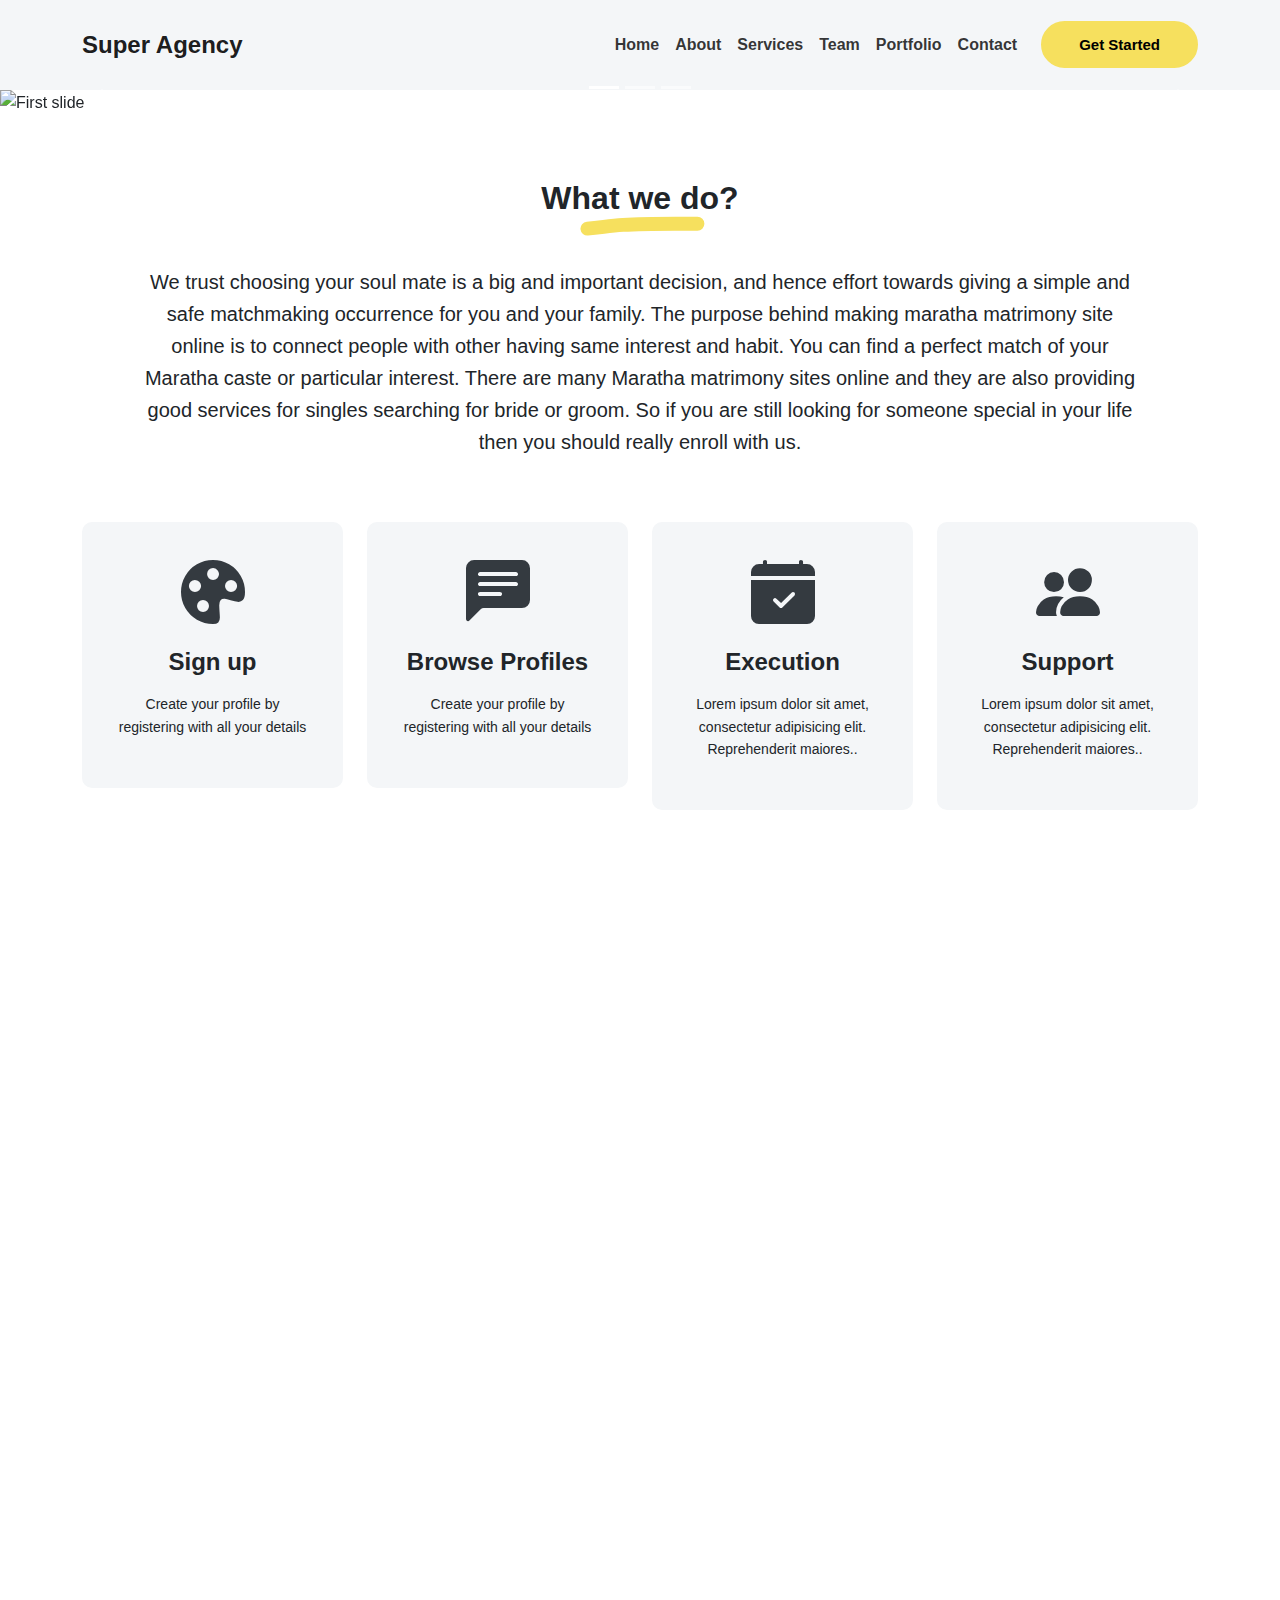
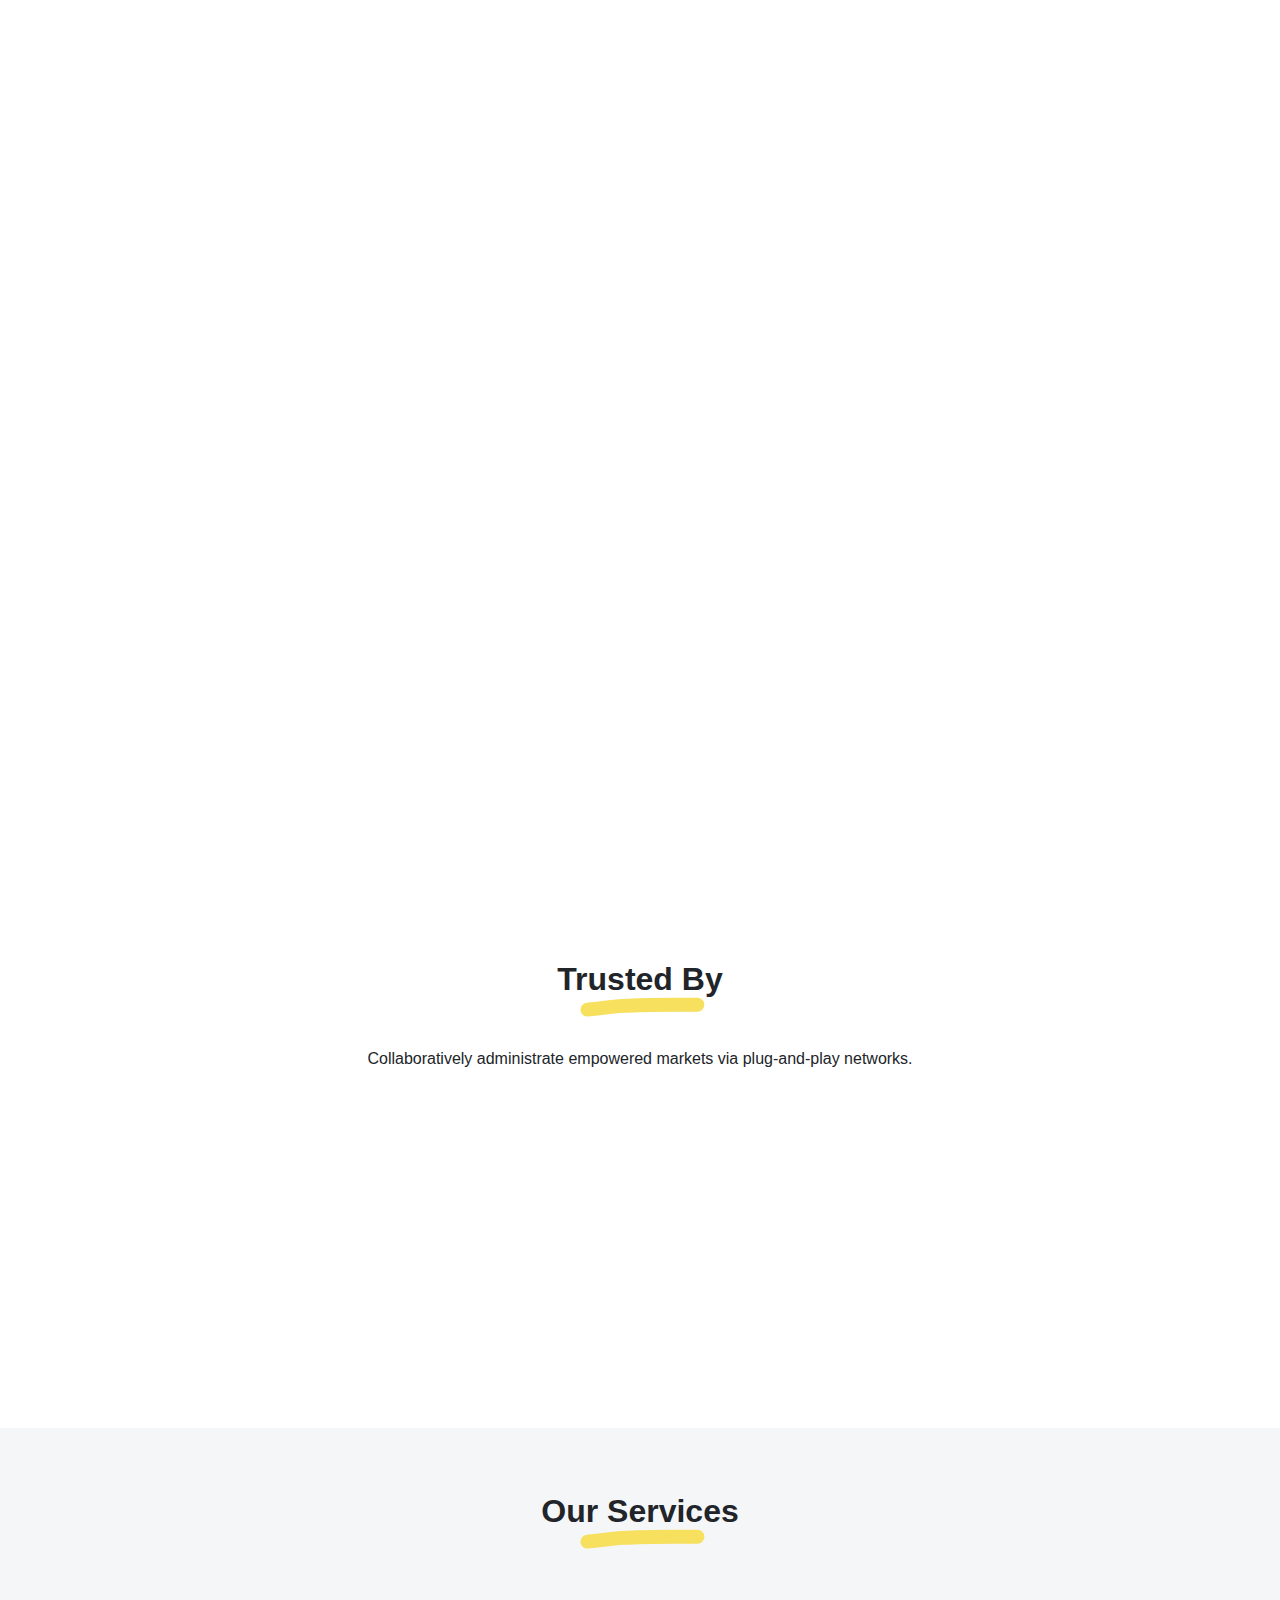
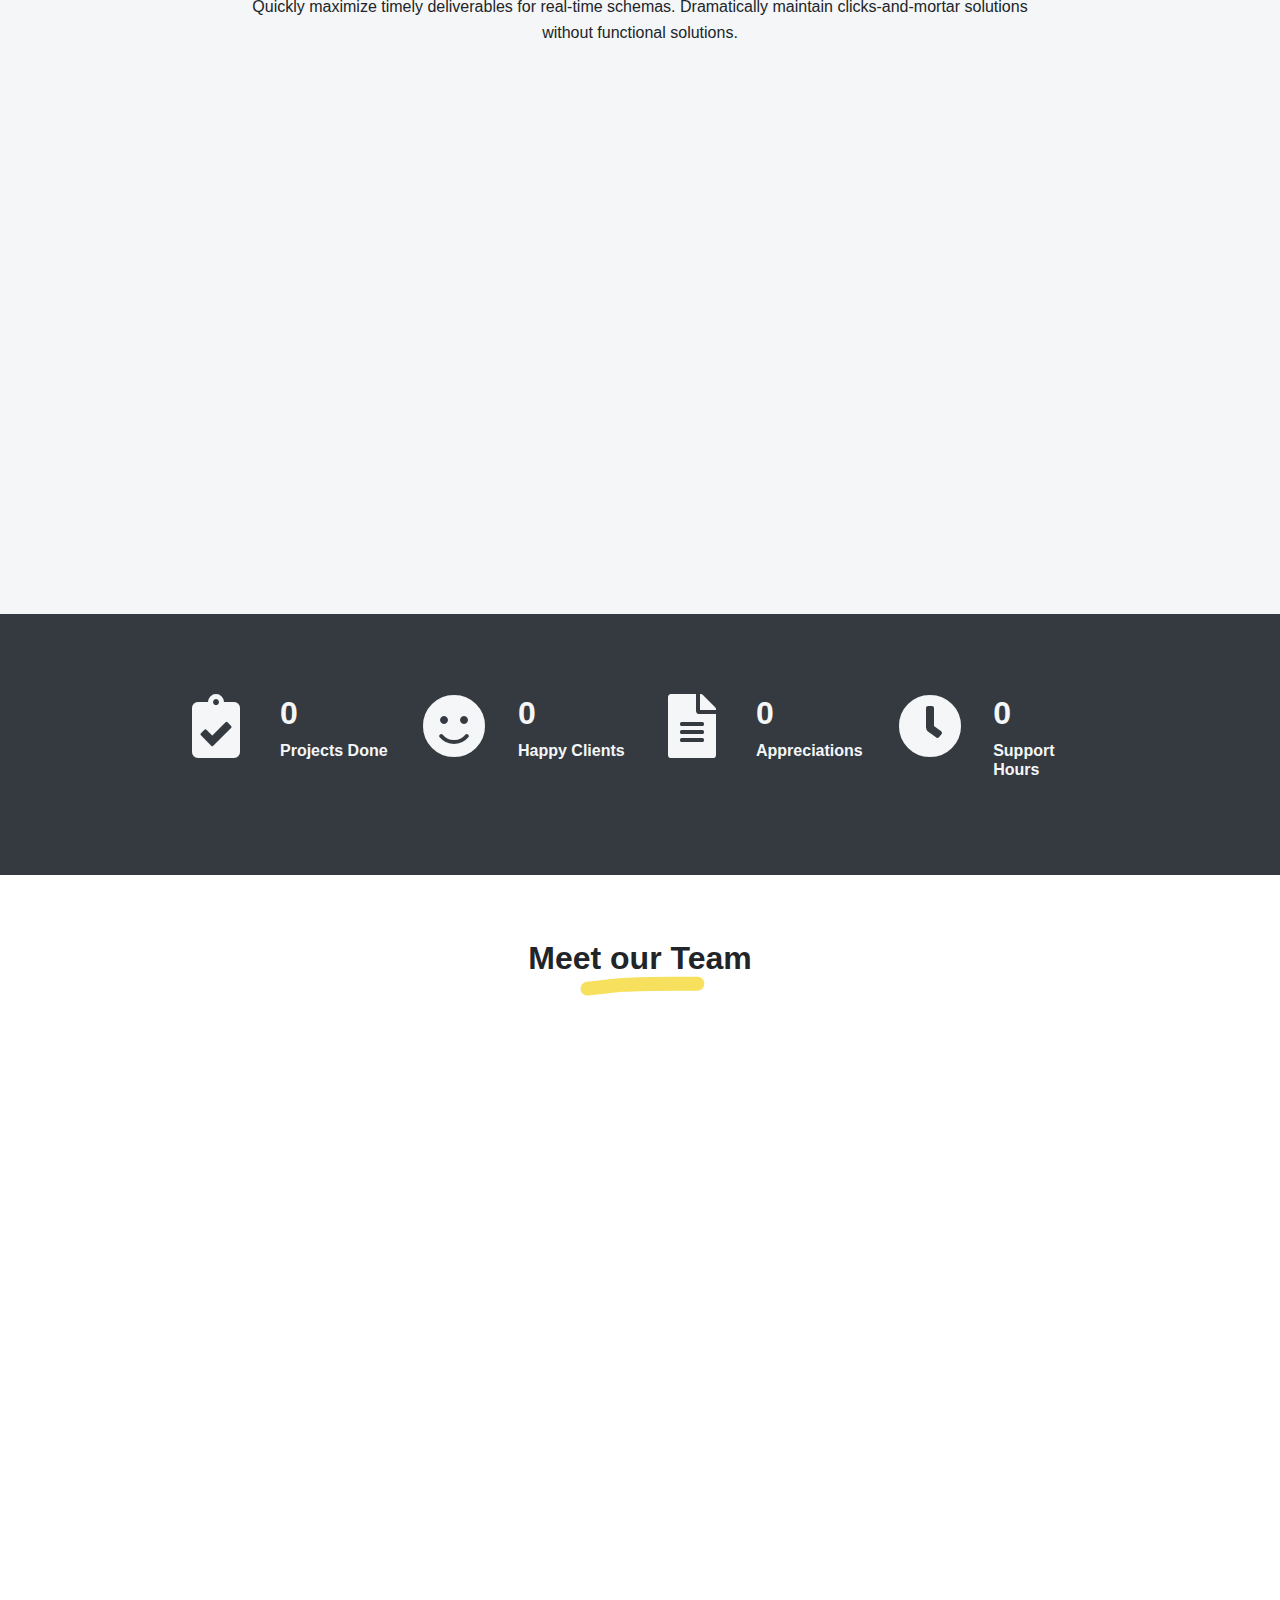
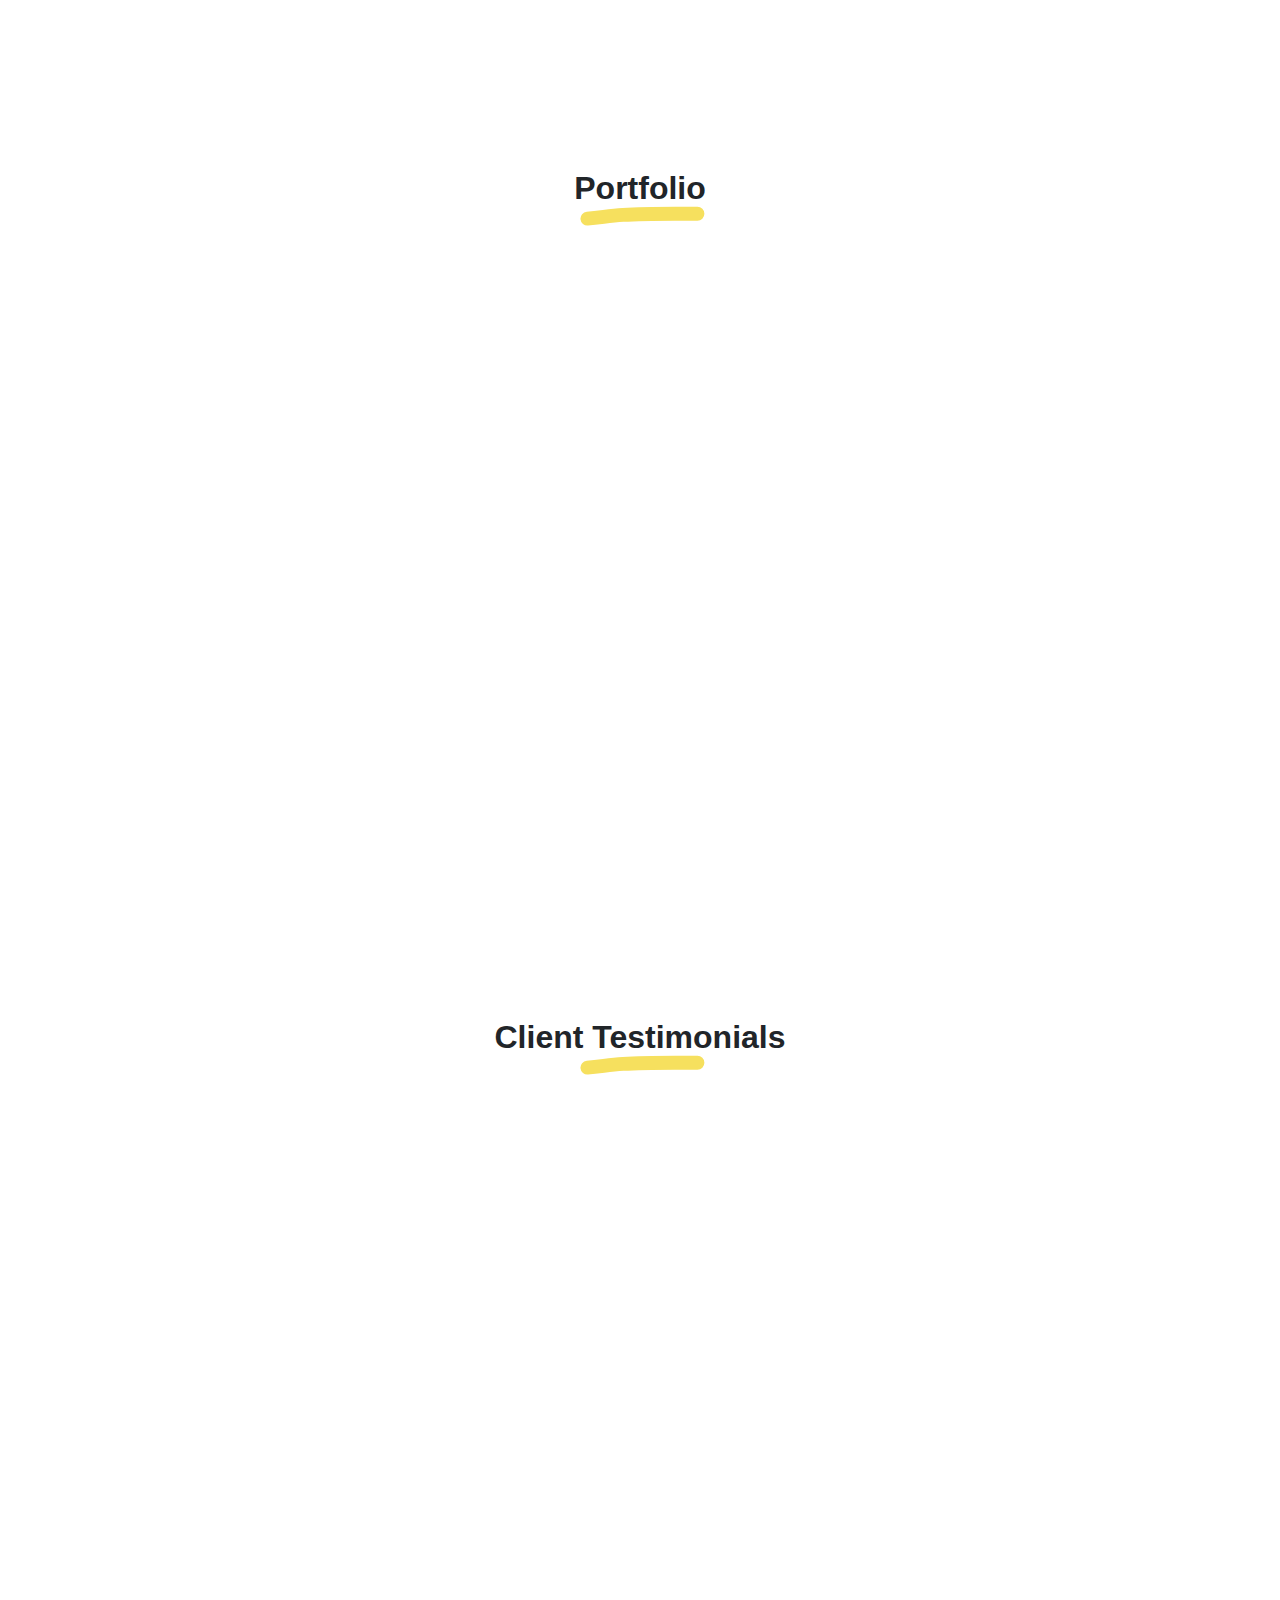
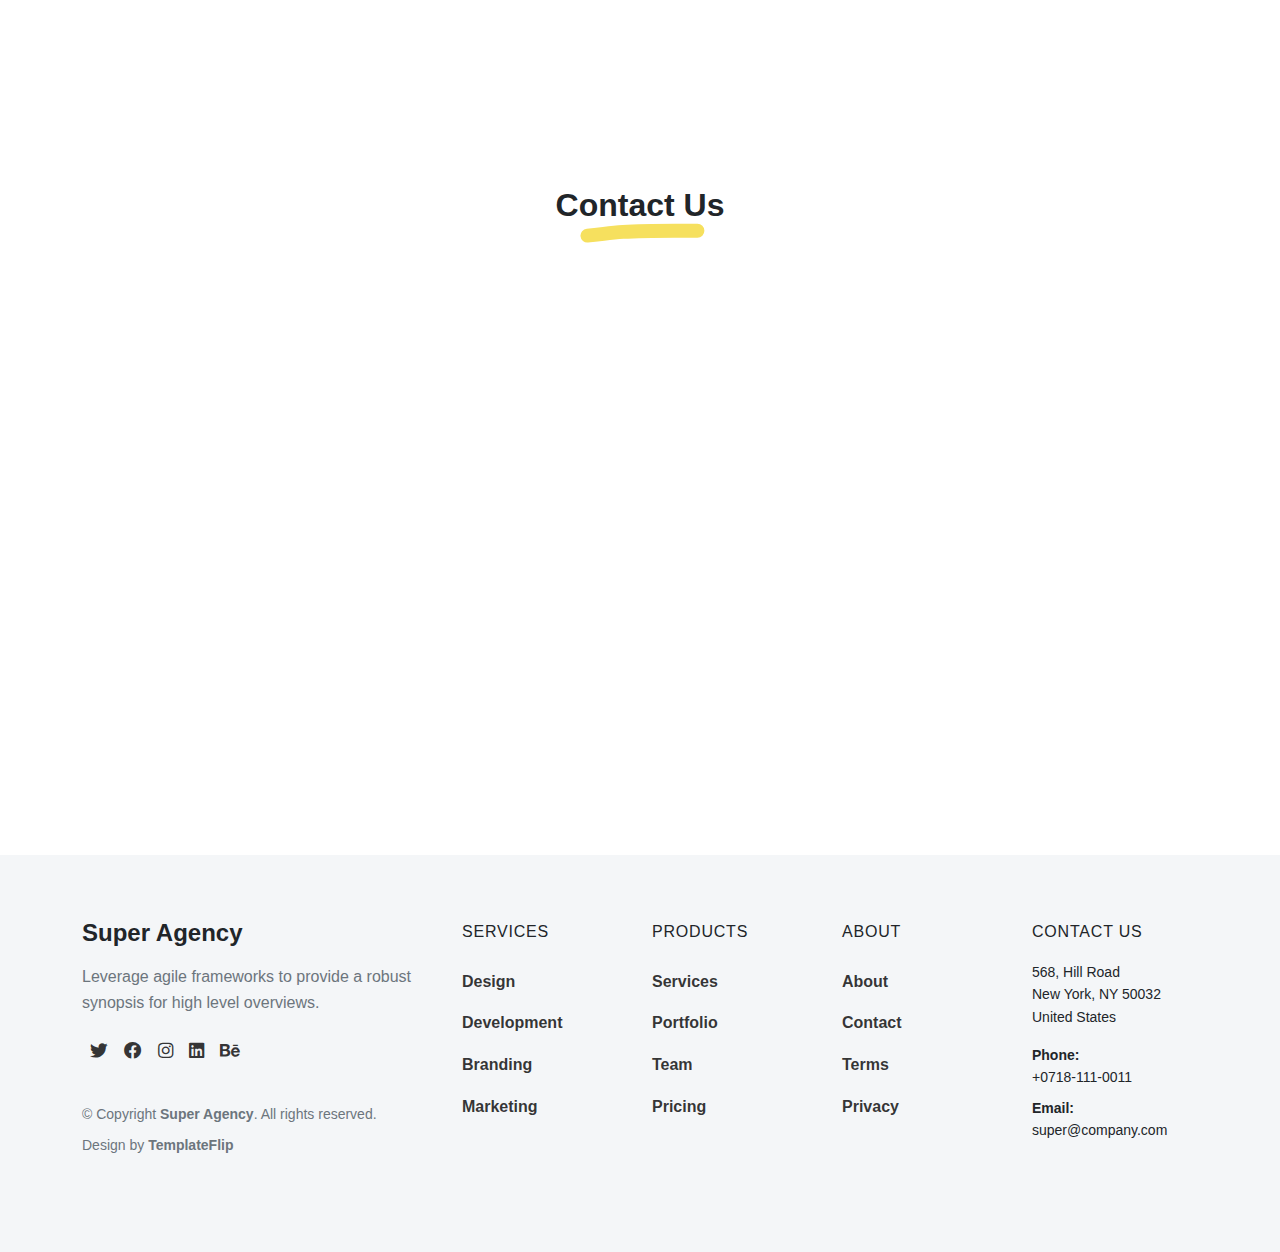
==== commit 6ae58d8c: "update index.html" ====
--- a/index.html
+++ b/index.html
@@ -152,26 +152,28 @@
 <div class="section pt-3 pt-lg-5 px-2 px-lg-4" id="about">
   <div class="container-narrow">
     <div class="text-center mb-4">
-      <h2 class="marker marker-center">Work With Us</h2>
+      <h2 class="marker marker-center">What we do?</h2>
     </div>
     <div class="text-center">
-      <p class="mx-auto mb-3" style="max-width:800px">Leverage agile frameworks to provide a robust synopsis for high level overviews. Iterative approaches to corporate strategy foster collaborative thinking to further the overall value proposition.</p>
-    </div>
-  </div>
+      <p class="mx-auto mb-3" style="max-width:1000px; font-size: 1.25rem;">We trust choosing your soul mate is a big and important decision, and hence effort towards giving a simple and safe matchmaking occurrence for you and your family. The purpose behind making maratha matrimony site online is to connect people with other having same interest and habit. You can find a perfect match of your Maratha caste or particular interest. There are many Maratha matrimony sites online and they are also providing good services for singles searching for bride or groom. So if you are still looking for someone special in your life then you should really enroll with us.</p>
+    </div>
+  </div>
+
+
   <div class="container">
     <div class="row py-3">
       <div class="col-md-6 col-lg-3 text-center" data-aos="fade-up" data-aos-delay="100">
         <div class="border rounded p-3 bg-light mb-3">
           <div class="text-center text-secondary display-3"><i class="bi bi-palette-fill"></i></div>
-          <h3 class="h4 mt-2">Design</h3>
-          <p class="text-small">Lorem ipsum dolor sit amet, consectetur adipisicing elit. Reprehenderit maiores..</p>
+          <h3 class="h4 mt-2">Sign up</h3>
+          <p class="text-small">Create your profile by registering with all your details</p>
         </div>
       </div>
       <div class="col-md-6 col-lg-3 text-center" data-aos="fade-up" data-aos-delay="200">
         <div class="border rounded p-3 bg-light mb-3">
           <div class="text-center text-secondary display-3"><i class="bi bi-chat-left-text-fill"></i></div>
-          <h3 class="h4 mt-2">Feedback</h3>
-          <p class="text-small">Lorem ipsum dolor sit amet, consectetur adipisicing elit. Reprehenderit maiores..</p>
+          <h3 class="h4 mt-2">Browse Profiles</h3>
+          <p class="text-small">Create your profile by registering with all your details</p>
         </div>
       </div>
       <div class="col-md-6 col-lg-3 text-center" data-aos="fade-up" data-aos-delay="300">
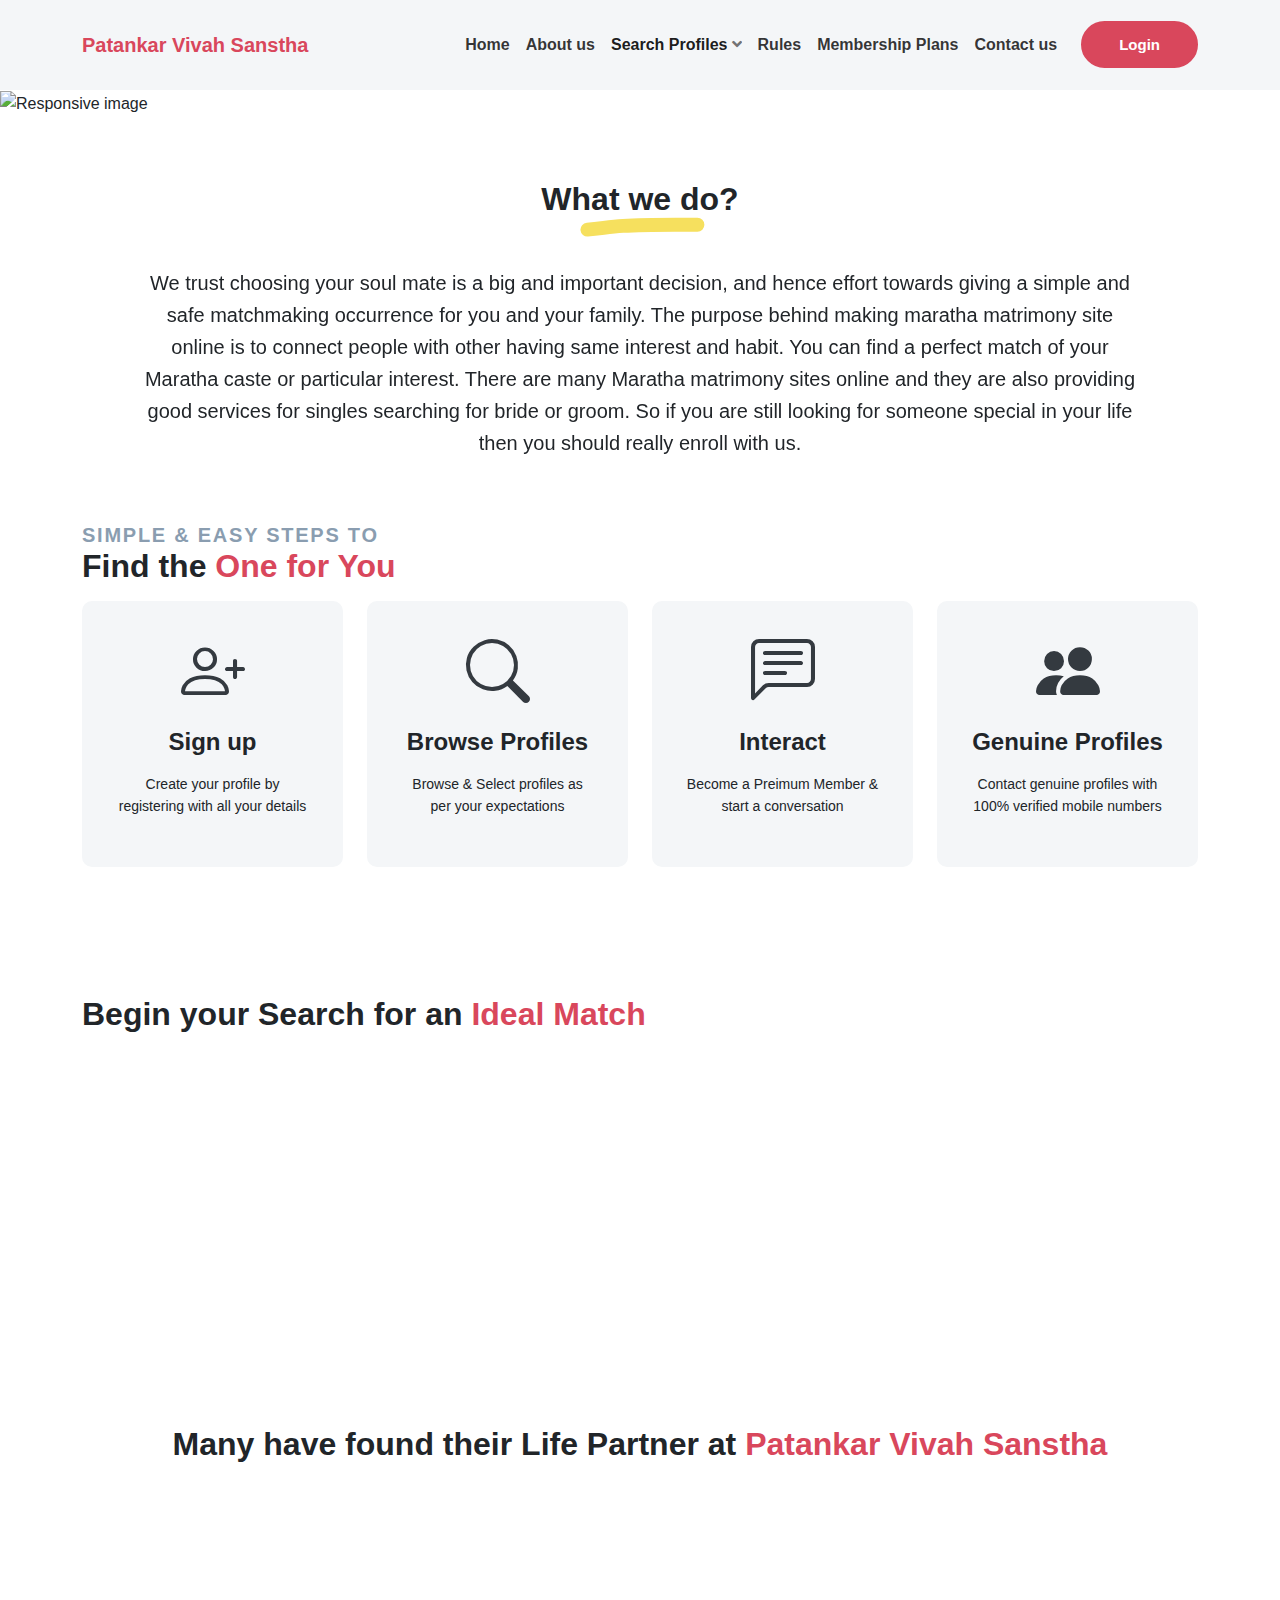
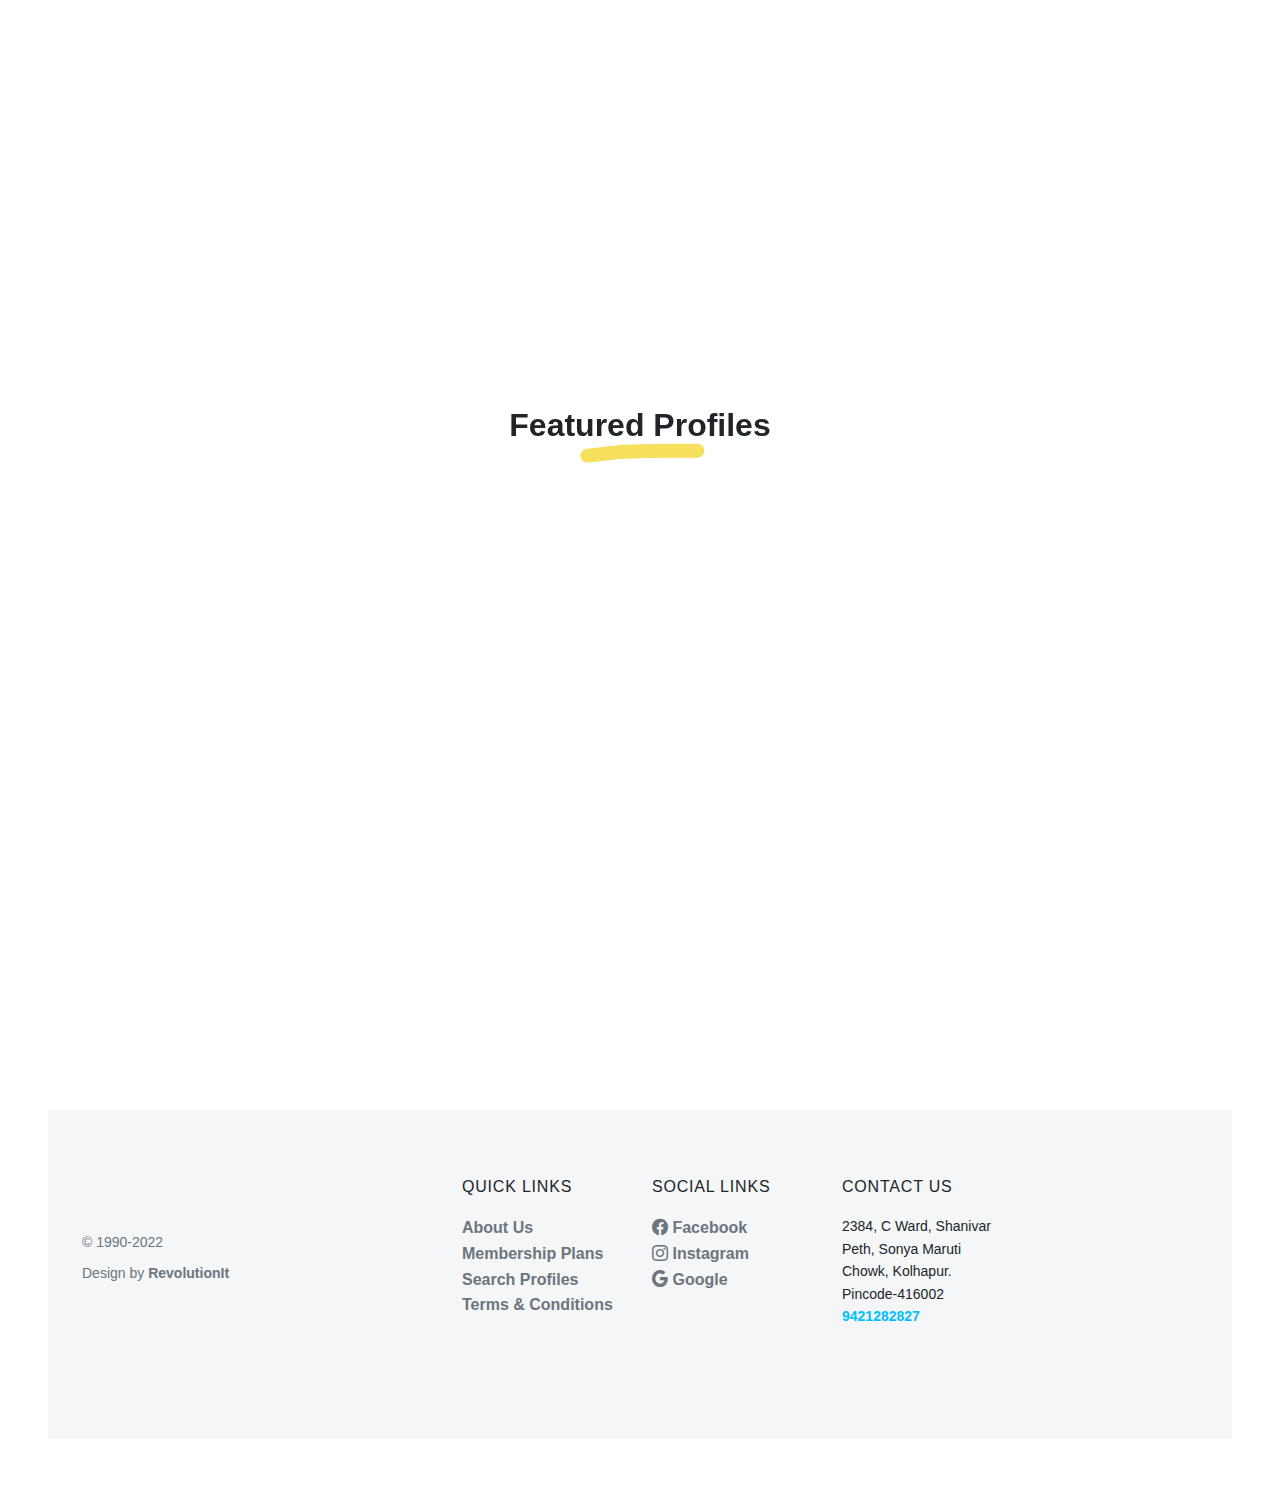
==== commit 89be7c2a: "Index modified" ====
--- a/index.html
+++ b/index.html
@@ -5,7 +5,7 @@
     <meta charset="UTF-8">
     <meta http-equiv="X-UA-Compatible" content="IE=edge">
     <meta name="viewport" content="width=device-width, initial-scale=1">
-    <title>Super Agency</title>
+    <title>पाटणकर विवाह संस्था | Patankar Vivah Sanstha</title>
     <link rel="preconnect" href="https://fonts.gstatic.com" crossorigin="crossorigin"/>
 
 
@@ -38,6 +38,7 @@
     <link href="./css/bootstrap.min.css?ver=1.2.0" rel="stylesheet">
     <link href="./css/aos.css?ver=1.2.0" rel="stylesheet">
     <link href="./css/main.css?ver=1.2.0" rel="stylesheet">
+    <link href="css/bootstrap.css" rel="stylesheet">
     <noscript>
       <style type="text/css">
         [data-aos] {
@@ -52,18 +53,25 @@
 
   <body id="top">
     <header class="bg-light">
-      <nav class="navbar navbar-expand-lg navbar-light bg-light" id="header-nav" role="navigation">
-        <div class="container"><a class="link-dark navbar-brand site-title mb-0" href="#">Super Agency</a>
+      <nav class="navbar navbar-expand-lg navbar-light bg-light sticky-top" id="header-nav" role="navigation">
+        <div class="container"><a class="link-dark navbar-brand site-title mb-0" href="#" style="color: #d9475c;">Patankar Vivah Sanstha</a>
           <button class="navbar-toggler" type="button" data-bs-toggle="collapse" data-bs-target="#navbarSupportedContent" aria-controls="navbarSupportedContent" aria-expanded="false" aria-label="Toggle navigation"><span class="navbar-toggler-icon"></span></button>
           <div class="collapse navbar-collapse" id="navbarSupportedContent">
             <ul class="navbar-nav ms-auto me-2">
               <li class="nav-item"><a class="nav-link" href="#">Home</a></li>
-              <li class="nav-item"><a class="nav-link" href="#about">About</a></li>
-              <li class="nav-item"><a class="nav-link" href="#services">Services</a></li>
-              <li class="nav-item"><a class="nav-link" href="#team">Team</a></li>
-              <li class="nav-item"><a class="nav-link" href="#portfolio">Portfolio</a></li>
-              <li class="nav-item"><a class="nav-link" href="#contact">Contact</a></li>
-            </ul><a class="btn btn-primary" href="#contact">Get Started</a>
+              <li class="nav-item"><a class="nav-link" href="#about">About us</a></li>
+              <li class="nav-item dropdown active">
+                <a class="nav-link dropdown-toggle" href="#" id="dropdown06" data-toggle="dropdown" aria-haspopup="true" aria-expanded="false">Search Profiles</a>
+                <div class="dropdown-menu" aria-labelledby="dropdown06">
+                  <a data-target="#staticBackdrop" data-toggle="modal" class="dropdown-item" id="MainNavHelp" href="#staticBackdrop">Search by ID</a>
+                  <a class="dropdown-item" href="http://marathilagnsanstha.com/home/search_profiles">Simple Search</a> 
+                  <a class="dropdown-item" href="http://marathilagnsanstha.com/home/offline_biodata">Offline Biodata</a> 
+                </div>
+              </li>              
+              <li class="nav-item"><a class="nav-link" href="#team">Rules</a></li>
+              <li class="nav-item"><a class="nav-link" href="#portfolio">Membership Plans</a></li>
+              <li class="nav-item"><a class="nav-link" href="#contact">Contact us</a></li>
+            </ul><a class="btn btn-primary" href="#contact" style="color: white;">Login</a>
           </div>
         </div>
       </nav>
@@ -73,75 +81,8 @@
     </header>
     <div class="page-content">
       <div id="content">
-
-
-
-
-
-
-<!-- corosal -->
-<!--Carousel Wrapper-->
-<div id="carousel-example-1z" class="carousel slide carousel-fade" data-ride="carousel">
-  <!--Indicators-->
-  <ol class="carousel-indicators">
-    <li data-target="#carousel-example-1z" data-slide-to="0" class="active"></li>
-    <li data-target="#carousel-example-1z" data-slide-to="1"></li>
-    <li data-target="#carousel-example-1z" data-slide-to="2"></li>
-  </ol>
-  <!--/.Indicators-->
-  <!--Slides-->
-  <div class="carousel-inner" role="listbox">
-    <!--First slide-->
-    <div class="carousel-item active">
-      <img class="d-block w-100" src="https://mdbootstrap.com/img/Photos/Slides/img%20(130).webp"
-        alt="First slide">
-    </div>
-    <!--/First slide-->
-    <!--Second slide-->
-    <div class="carousel-item">
-      <img class="d-block w-100" src="feild.jpg"
-        alt="Second slide">
-    </div>
-    <!--/Second slide-->
-    <!--Third slide-->
-    <div class="carousel-item">
-      <img class="d-block w-100" src="feild.jpg"
-        alt="Third slide">
-    </div>
-    <!--/Third slide-->
-  </div>
-  <!--/.Slides-->
-  <!--Controls-->
-  <a class="carousel-control-prev" href="#carousel-example-1z" role="button" data-slide="prev">
-    <span class="carousel-control-prev-icon" aria-hidden="true"></span>
-    <span class="sr-only">Previous</span>
-  </a>
-  <a class="carousel-control-next" href="#carousel-example-1z" role="button" data-slide="next">
-    <span class="carousel-control-next-icon" aria-hidden="true"></span>
-    <span class="sr-only">Next</span>
-  </a>
-  <!--/.Controls-->
-</div>
-<!--/.Carousel Wrapper-->
-<!--corosal-->
-
-
-
-
-
-
-
-
-
-
-
-
-
-
-
-
-
-
+        <img src="https://www.bookeventz.com/blog/wp-content/uploads/2020/09/FI-1.jpg" class="img-fluid" alt="Responsive image" style="width:100%;height:520px">
+      </div>
 
 
 
@@ -154,7 +95,7 @@
     <div class="text-center mb-4">
       <h2 class="marker marker-center">What we do?</h2>
     </div>
-    <div class="text-center">
+    <div class="text-center" data-aos="fade-up" data-aos-delay="200">
       <p class="mx-auto mb-3" style="max-width:1000px; font-size: 1.25rem;">We trust choosing your soul mate is a big and important decision, and hence effort towards giving a simple and safe matchmaking occurrence for you and your family. The purpose behind making maratha matrimony site online is to connect people with other having same interest and habit. You can find a perfect match of your Maratha caste or particular interest. There are many Maratha matrimony sites online and they are also providing good services for singles searching for bride or groom. So if you are still looking for someone special in your life then you should really enroll with us.</p>
     </div>
   </div>
@@ -162,221 +103,273 @@
 
   <div class="container">
     <div class="row py-3">
+      <h2>
+        <div class="fcolorgreylight f14 cabin_bold ls175" style="font-size: 20px; color: #8A9DB0; letter-spacing: 1.75px;">
+        SIMPLE & EASY STEPS TO
+        </div>
+        <div class="pt4 f28 cabin_reg f13" >
+        Find the <span class="color5 cabin_med" style="color: #d9475c;"> One for You</span>
+        </div>
+        </h2>
       <div class="col-md-6 col-lg-3 text-center" data-aos="fade-up" data-aos-delay="100">
         <div class="border rounded p-3 bg-light mb-3">
-          <div class="text-center text-secondary display-3"><i class="bi bi-palette-fill"></i></div>
+          <div class="text-center text-secondary display-3"><i class="bi bi-person-plus"></i></div>
           <h3 class="h4 mt-2">Sign up</h3>
           <p class="text-small">Create your profile by registering with all your details</p>
         </div>
       </div>
       <div class="col-md-6 col-lg-3 text-center" data-aos="fade-up" data-aos-delay="200">
         <div class="border rounded p-3 bg-light mb-3">
-          <div class="text-center text-secondary display-3"><i class="bi bi-chat-left-text-fill"></i></div>
+          <div class="text-center text-secondary display-3"><i class="bi bi-search"></i></div>
           <h3 class="h4 mt-2">Browse Profiles</h3>
-          <p class="text-small">Create your profile by registering with all your details</p>
+          <p class="text-small">Browse & Select profiles as per your expectations</p>
         </div>
       </div>
       <div class="col-md-6 col-lg-3 text-center" data-aos="fade-up" data-aos-delay="300">
         <div class="border rounded p-3 bg-light mb-3">
-          <div class="text-center text-secondary display-3"><i class="bi bi-calendar-check-fill"></i></div>
-          <h3 class="h4 mt-2">Execution</h3>
-          <p class="text-small">Lorem ipsum dolor sit amet, consectetur adipisicing elit. Reprehenderit maiores..</p>
+          <div class="text-center text-secondary display-3"><i class="bi bi-chat-left-text"></i></div>
+          <h3 class="h4 mt-2">Interact</h3>
+          <p class="text-small">Become a Preimum Member & start a conversation</p>
         </div>
       </div>
       <div class="col-md-6 col-lg-3 text-center" data-aos="fade-up" data-aos-delay="400">
         <div class="border rounded p-3 bg-light mb-3">
           <div class="text-center text-secondary display-3"><i class="bi bi-people-fill"></i></div>
-          <h3 class="h4 mt-2">Support</h3>
-          <p class="text-small">Lorem ipsum dolor sit amet, consectetur adipisicing elit. Reprehenderit maiores..</p>
+          <h3 class="h4 mt-2">Genuine Profiles</h3>
+          <p class="text-small">Contact genuine profiles with 100% verified mobile numbers</p>
         </div>
       </div>
     </div>
   </div>
   <div class="container">
     <div class="row py-3 py-lg-5">
-      <div class="col-lg-6 col-md-5 px-3 order-md-last" data-aos="fade-zoom-in" data-aos-delay="50" data-aos-easing="ease-in-back"><img class="my-3 img-fluid" src="images/illustrations/development.svg" alt="development"/></div>
-      <div class="col-lg-6 col-md-7 px-2" data-aos="zoom-in" data-aos-delay="100">
-        <div class="h3 mb-2">Let our <strong>Agile Team</strong> understand and serve your needs.</div>
-        <p class="text-secondary mb-3">Lorem ipsum dolor sit amet, consectetur adipiscing elit. Curabitur vehicula auctor ornare. Nulla non ullamcorper tellus. Vestibulum pulvinar eros nec tortor maximus, iaculis rutrum nibh mollis.</p>
-        <div class="row">
-          <div class="col-lg-6 mb-2">
-            <div class="border border-3 rounded px-2 py-2 d-flex align-items-center">
-              <div class="badge bg-success me-2"><i class="fas fa-check"></i></div>
-              <div class="text-secondary fw-bold">Active Colloboration</div>
+      <h2>
+        <div class="pt4 f28 cabin_reg f13" >
+        Begin your Search for an <span class="color5 cabin_med" style="color: #d9475c;">Ideal Match</span>
+        </div>
+      </h2>
+      <section class="jumbotron" data-aos="fade-up" data-aos-delay="100">
+        <div class="container" >
+          <form method="post" action="http://marathilagnsanstha.com/home/search_profiles_post/">
+          <div class="form-row">
+            <div class="form-group col-md-2 ">
+              <label for="gender">Looking for</label>
+              <select class="form-control form-select" name="gender" id="gender"> 
+                <option value="2">Female</option>
+                <option value="1">Male</option>
+              </select>
             </div>
-          </div>
-          <div class="col-lg-6 mb-2">
-            <div class="border border-3 rounded px-2 py-2 d-flex align-items-center">
-              <div class="badge bg-success me-2"><i class="fas fa-check"></i></div>
-              <div class="text-secondary fw-bold">On-Schedule Delivery</div>
-            </div>
-          </div>
-          <div class="col-lg-6 mb-2">
-            <div class="border border-3 rounded px-2 py-2 d-flex align-items-center">
-              <div class="badge bg-success me-2"><i class="fas fa-check"></i></div>
-              <div class="text-secondary fw-bold">After Sales Services</div>
-            </div>
-          </div>
-          <div class="col-lg-6 mb-2">
-            <div class="border border-3 rounded px-2 py-2 d-flex align-items-center">
-              <div class="badge bg-success me-2"><i class="fas fa-check"></i></div>
-              <div class="text-secondary fw-bold">24x7 On-Support</div>
-            </div>
-          </div>
-        </div>
-      </div>
-    </div>
-    <div class="row py-3 py-lg-5">
-      <div class="col-lg-6 col-md-5 px-3" data-aos="fade-zoom-in" data-aos-delay="50" data-aos-easing="ease-in-back"><img class="my-3 img-fluid" src="images/illustrations/creative-team.svg" alt="creative-team"/></div>
-      <div class="col-lg-6 col-md-7 px-2" data-aos="zoom-in" data-aos-delay="100">
-        <div class="h3 mb-2">Our <strong>Expert Team</strong> delivers the best result.</div>
-        <p class="text-secondary mb-2">Lorem ipsum dolor sit amet consectetur adipiscing elit primis rutrum, nullam tempor malesuada laoreet tempus blandit pretium etc.</p>
-        <div>
-          <div class="py-1">
-            <div class="d-flex text-small fw-bolder"><span class="me-auto">Web Design</span><span>90%</span></div>
-            <div class="progress my-1">
-              <div class="progress-bar bg-secondary" role="progressbar" data-aos="zoom-in-right" data-aos-delay="300" data-aos-anchor=".skills-section" style="width: 90%" aria-valuenow="90" aria-valuemin="0" aria-valuemax="100"></div>
-            </div>
-          </div>
-          <div class="py-1">
-            <div class="d-flex text-small fw-bolder"><span class="me-auto">Mobile App</span><span>90%</span></div>
-            <div class="progress my-1">
-              <div class="progress-bar bg-success" role="progressbar" data-aos="zoom-in-right" data-aos-delay="400" data-aos-anchor=".skills-section" style="width: 90%" aria-valuenow="90" aria-valuemin="0" aria-valuemax="100"></div>
-            </div>
-          </div>
-          <div class="py-1">
-            <div class="d-flex text-small fw-bolder"><span class="me-auto">Graphic Design</span><span>80%</span></div>
-            <div class="progress my-1">
-              <div class="progress-bar bg-secondary" role="progressbar" data-aos="zoom-in-right" data-aos-delay="500" data-aos-anchor=".skills-section" style="width: 80%" aria-valuenow="80" aria-valuemin="0" aria-valuemax="100"></div>
-            </div>
-          </div>
-          <div class="py-1">
-            <div class="d-flex text-small fw-bolder"><span class="me-auto">Digital Marketing</span><span>75%</span></div>
-            <div class="progress my-1">
-              <div class="progress-bar bg-success" role="progressbar" data-aos="zoom-in-right" data-aos-delay="600" data-aos-anchor=".skills-section" style="width: 75%" aria-valuenow="75" aria-valuemin="0" aria-valuemax="100"></div>
-            </div>
-          </div>
-        </div>
-      </div>
-    </div>
-    <div class="row py-3 py-lg-5">
-      <div class="col-lg-6 col-md-5 px-3 order-md-last" data-aos="fade-zoom-in" data-aos-delay="50" data-aos-easing="ease-in-back"><img class="my-3 img-fluid" src="images/illustrations/work-chat.svg" alt="work-chat"/></div>
-      <div class="col-lg-6 col-md-7 px-2" data-aos="zoom-in" data-aos-delay="100">
-        <div class="h3 mb-2">We believe in <strong>Long Term Partnership</strong>.</div>
-        <p class="text-secondary mb-3">Lorem ipsum dolor sit amet consectetur adipiscing elit primis rutrum, nullam tempor malesuada laoreet tempus blandit pretium etc.</p>
-        <ul class="nav nav-tabs nav-fill" role="tablist">
-          <li class="nav-item" role="presentation"><a class="nav-link p-1 active" aria-current="page" href="#experience" data-bs-toggle="tab"><span class="badge bg-secondary me-1">1</span> Experience</a></li>
-          <li class="nav-item" role="presentation"><a class="nav-link p-1" href="#flexibility" data-bs-toggle="tab"><span class="badge bg-secondary me-1">2</span> Flexibility</a></li>
-          <li class="nav-item" role="presentation"><a class="nav-link p-1" href="#results" data-bs-toggle="tab"><span class="badge bg-secondary me-1">3</span> Results</a></li>
-        </ul>
-        <div class="tab-content border border-top-0 text-secondary p-3" id="myTabContent">
-          <div class="tab-pane fade show active" id="experience" role="tabpanel" aria-labelledby="home-tab">
-            <p>Lorem ipsum dolor sit amet consectetur adipiscing elit primis rutrum, nullam tempor malesuada laoreet tempus blandit pretium etc.</p>
-            <p>Curabitur vehicula auctor ornare. Nulla non ullamcorper tellus. Vestibulum pulvinar eros nec tortor maximus, iaculis rutrum nibh mollis.</p><a class="fw-bold text-decoration-none" href="#!">Learn More<i class="fas fa-arrow-right ms-1"></i></a>
-          </div>
-          <div class="tab-pane fade" id="flexibility" role="tabpanel" aria-labelledby="profile-tab">
-            <p>Leverage agile frameworks to provide a robust synopsis for high level overviews.</p>
-            <p>Organically grow the holistic world view of disruptive innovation via workplace diversity and empowerment.</p><a class="fw-bold text-decoration-none" href="#!">Learn More<i class="fas fa-arrow-right ms-1"></i></a>
-          </div>
-          <div class="tab-pane fade" id="results" role="tabpanel" aria-labelledby="contact-tab">
-            <p>Capitalize on low hanging fruit to identify a ballpark value added activity to beta test.</p>
-            <p>Nanotechnology immersion along the information highway will close the loop on focusing solely on the bottom line.</p><a class="fw-bold text-decoration-none" href="#!">Learn More<i class="fas fa-arrow-right ms-1"></i></a>
-          </div>
-        </div>
-      </div>
+				<div class="form-group col-md-2">
+					<label for="age_from">Age from</label>
+					<select name="age_from" class="form-control form-select " id="age_from">
+						 
+						<option value="18">18</option>
+						 
+						<option value="19">19</option>
+						 
+						<option value="20">20</option>
+						 
+						<option value="21" selected="selected">21</option>
+						 
+						<option value="22">22</option>
+						 
+						<option value="23">23</option>
+						 
+						<option value="24">24</option>
+						 
+						<option value="25">25</option>
+						 
+						<option value="26">26</option>
+						 
+						<option value="27">27</option>
+						 
+						<option value="28">28</option>
+						 
+						<option value="29">29</option>
+						 
+						<option value="30">30</option>
+						 
+						<option value="31">31</option>
+						 
+						<option value="32">32</option>
+						 
+						<option value="33">33</option>
+						 
+						<option value="34">34</option>
+						 
+						<option value="35">35</option>
+						 
+						<option value="36">36</option>
+						 
+						<option value="37">37</option>
+						 
+						<option value="38">38</option>
+						 
+						<option value="39">39</option>
+						 
+						<option value="40">40</option>
+						 
+						<option value="41">41</option>
+						 
+						<option value="42">42</option>
+						 
+						<option value="43">43</option>
+						 
+						<option value="44">44</option>
+						 
+						<option value="45">45</option>
+						 
+						<option value="46">46</option>
+						 
+						<option value="47">47</option>
+						 
+						<option value="48">48</option>
+						 
+						<option value="49">49</option>
+						 
+						<option value="50">50</option>
+						 
+						<option value="51">51</option>
+						 
+						<option value="52">52</option>
+						 
+						<option value="53">53</option>
+						 
+						<option value="54">54</option>
+						 
+						<option value="55">55</option>
+						 
+						<option value="56">56</option>
+						 
+						<option value="57">57</option>
+						 
+						<option value="58">58</option>
+						 
+						<option value="59">59</option>
+						 
+						<option value="60">60</option>
+					</select>
+				</div>
+				<div class="form-group col-md-2">
+					<label for="age_to">Age to</label>
+					<select name="age_to" class="form-control form-select" id="age_to">
+						 
+						<option value="18">18</option>
+						 
+						<option value="19">19</option>
+						 
+						<option value="20">20</option>
+						 
+						<option value="21">21</option>
+						 
+						<option value="22">22</option>
+						 
+						<option value="23">23</option>
+						 
+						<option value="24">24</option>
+						 
+						<option value="25">25</option>
+						 
+						<option value="26">26</option>
+						 
+						<option value="27">27</option>
+						 
+						<option value="28" selected="selected">28</option>
+						 
+						<option value="29">29</option>
+						 
+						<option value="30">30</option>
+						 
+						<option value="31">31</option>
+						 
+						<option value="32">32</option>
+						 
+						<option value="33">33</option>
+						 
+						<option value="34">34</option>
+						 
+						<option value="35">35</option>
+						 
+						<option value="36">36</option>
+						 
+						<option value="37">37</option>
+						 
+						<option value="38">38</option>
+						 
+						<option value="39">39</option>
+						 
+						<option value="40">40</option>
+						 
+						<option value="41">41</option>
+						 
+						<option value="42">42</option>
+						 
+						<option value="43">43</option>
+						 
+						<option value="44">44</option>
+						 
+						<option value="45">45</option>
+						 
+						<option value="46">46</option>
+						 
+						<option value="47">47</option>
+						 
+						<option value="48">48</option>
+						 
+						<option value="49">49</option>
+						 
+						<option value="50">50</option>
+						 
+						<option value="51">51</option>
+						 
+						<option value="52">52</option>
+						 
+						<option value="53">53</option>
+						 
+						<option value="54">54</option>
+						 
+						<option value="55">55</option>
+						 
+						<option value="56">56</option>
+						 
+						<option value="57">57</option>
+						 
+						<option value="58">58</option>
+						 
+						<option value="59">59</option>
+						 
+						<option value="60">60</option>
+											</select>
+				</div>
+				<div class="form-group col-md-3">
+					<label for="marital_status">Marital Status</label>
+					<select class="form-control form-select" name="marital_status" id="marital_status"> 
+						<option value="1">Unmarried</option>
+						<option value="2">Widow / Widower</option>
+						<option value="3">Divorcee</option>
+						<option value="4">Seperated</option>
+					</select>
+				</div>
+				<div class="form-group col-md-3">
+					<label for="marital_status"> &nbsp;</label>
+					<button type="submit" class="form-control btn btn-danger"><i class="fa fa-search"></i> Search Profiles</button>
+				</div>
+			</div>
+		</form>
+  </div>
+	</section>
     </div>
   </div>
 </div>
-<div class="section py-3 py-lg-5 px-2 px-lg-4" id="clients">
-  <div class="container-narrow">
-    <div class="text-center mb-4">
-      <h2 class="marker marker-center">Trusted By</h2>
-    </div>
-    <div class="text-center">
-      <p class="mx-auto mb-3" style="max-width:800px">Collaboratively administrate empowered markets via plug-and-play networks.</p>
-    </div>
-    <div class="text-center" data-aos="zoom-in-up" data-aos-delay="100"> 
-      <div class="mx-auto mb-3"> <img class="p-1" src="images/clients/client1.png"/><img class="p-1" src="images/clients/client2.png"/><img class="p-1" src="images/clients/client3.png"/><img class="p-1" src="images/clients/client4.png"/><img class="p-1" src="images/clients/client5.png"/><img class="p-1" src="images/clients/client6.png"/><img class="p-1" src="images/clients/client7.png"/></div>
-    </div>
-  </div>
-</div>
-<div class="section bg-light py-3 py-lg-5 px-2 px-lg-4" id="services">
-  <div class="container-narrow">
-    <div class="text-center mb-5">
-      <h2 class="marker marker-center">Our Services</h2>
-    </div>
-    <div class="text-center">
-      <p class="mx-auto mb-3" style="max-width:800px">Quickly maximize timely deliverables for real-time schemas. Dramatically maintain clicks-and-mortar solutions without functional solutions.</p>
-    </div>
-    <div class="row py-3">
-      <div class="col-md-4 text-center mb-3" data-aos="fade-up" data-aos-delay="100"> 
-        <div class="bg-white border rounded-circle d-inline-block p-2"><img class="p-2" src="images/services/web-design.svg" width="96" height="96" alt="web design"/></div>
-        <div class="bg-white border rounded p-3 mt-n4">
-          <div class="h5 mt-3">Web Design</div>
-          <p class="text-small">Lorem ipsum dolor sit amet, consectetur adipiscing elit, sed do eiusmod tempor incididunt ut labore et dolore magna aliqua.</p><a class="btn btn-link" href="#!">Learn More<i class="fas fa-arrow-right ms-1"></i></a>
-        </div>
-      </div>
-      <div class="col-md-4 text-center mb-3" data-aos="fade-up" data-aos-delay="200">
-        <div class="bg-white border rounded-circle d-inline-block p-2"><img class="p-2" src="images/services/graphic-design.svg" width="96" height="96" alt="graphic design"/></div>
-        <div class="bg-white border rounded p-3 mt-n4">
-          <div class="h5 mt-3">Graphic Design</div>
-          <p class="text-small">Lorem ipsum dolor sit amet, consectetur adipiscing elit, sed do eiusmod tempor incididunt ut labore et dolore magna aliqua.</p><a class="btn btn-link" href="#!">Learn More<i class="fas fa-arrow-right ms-1"></i></a>
-        </div>
-      </div>
-      <div class="col-md-4 text-center mb-3" data-aos="fade-up" data-aos-delay="300">
-        <div class="bg-white border rounded-circle d-inline-block p-2"><img class="p-2" src="images/services/ui-ux.svg" width="96" height="96" alt="ui-ux"/></div>
-        <div class="bg-white border rounded p-3 mt-n4">
-          <div class="h5 mt-3">UI/UX</div>
-          <p class="text-small">Lorem ipsum dolor sit amet, consectetur adipiscing elit, sed do eiusmod tempor incididunt ut labore et dolore magna aliqua.</p><a class="btn btn-link" href="#!">Learn More<i class="fas fa-arrow-right ms-1"></i></a>
-        </div>
-      </div>
-    </div>
-  </div>
-</div>
-<div class="section bg-secondary text-light py-3 py-lg-5 px-2 px-lg-4" id="stats">
-  <div class="container-narrow">
-    <div class="row px-4">
-      <div class="col-md-3 col-sm-6">
-        <div class="d-flex py-2"><i class="mr-3 fas fa-clipboard-check fa-4x fa-fw"></i>
-          <div class="ms-1">
-            <div class="h2 mb-1 purecounter" data-purecounter-start="0" data-purecounter-end="325" data-purecounter-duration="1">325</div>
-            <div class="h6">Projects Done</div>
-          </div>
-        </div>
-      </div>
-      <div class="col-md-3 col-sm-6">
-        <div class="d-flex py-2"><i class="mr-3 fas fa-smile fa-4x fa-fw"></i>
-          <div class="ms-1">
-            <div class="h2 mb-1 purecounter" data-purecounter-start="0" data-purecounter-end="145" data-purecounter-duration="1">145</div>
-            <div class="h6">Happy Clients</div>
-          </div>
-        </div>
-      </div>
-      <div class="col-md-3 col-sm-6">
-        <div class="d-flex py-2"><i class="mr-3 fas fa-file-alt fa-4x fa-fw"></i>
-          <div class="ms-1">
-            <div class="h2 mb-1 purecounter" data-purecounter-start="0" data-purecounter-end="464" data-purecounter-duration="1">464</div>
-            <div class="h6">Appreciations</div>
-          </div>
-        </div>
-      </div>
-      <div class="col-md-3 col-sm-6">
-        <div class="d-flex py-2"><i class="mr-3 fas fa-clock fa-4x fa-fw"></i>
-          <div class="ms-1">
-            <div class="h2 mb-1 purecounter" data-purecounter-start="0" data-purecounter-end="8565" data-purecounter-duration="1">8565</div>
-            <div class="h6">Support Hours</div>
-          </div>
-        </div>
-      </div>
-    </div>
-  </div>
-</div>
+
+
+
 <div class="section pt-5 pb-3 py-lg-5 px-2 px-lg-4" id="team">
   <div class="container">
+    <h2>
     <div class="text-center mb-5">
-      <h2 class="marker marker-center">Meet our Team</h2>
-    </div>
-  </div>
+        Many have found their Life Partner at <span class="color5 cabin_med" style="color: #d9475c;">Patankar Vivah Sanstha</span>
+    </div>
   <div class="carousel carousel-dark slide pb-3" id="carouselTeam" data-bs-ride="carousel" data-aos="zoom-in-up">
     <div class="container-narrow">
       <ol class="carousel-indicators">
@@ -384,142 +377,57 @@
         <li data-bs-target="#carouselTeam" data-bs-slide-to="1" aria-label="Slide 2"></li>
       </ol>
       <div class="carousel-inner">
-        <div class="carousel-item active" data-bs-interval="6000">
+        <div class="carousel-item active" data-bs-interval="3000">
           <div class="row">
-            <div class="col-md-4">
-              <div class="card d-block mb-3"><img class="card-img-top" src="images/team/emp-1.jpg" alt="image"/>
+            
+            <div class="col-md-6">
+              <div class="card d-block mb-3"><img class="card-img-top" src="http://marathilagnsanstha.com/assets/images/success_stories/1.jpeg" alt="image"/>
                 <div class="card-body text-center">
-                  <div class="h5 mb-1">Pamela Lopez</div>
-                  <div class="text-muted mb-1">CEO</div>
-                  <div class="nav text-light justify-content-center"><a class="nav-link" href="#!" title="Twitter"><i class="fab fa-twitter"></i><span class="menu-title sr-only">Twitter</span></a><a class="nav-link" href="#!" title="Facebook"><i class="fab fa-facebook"></i><span class="menu-title sr-only">Facebook</span></a><a class="nav-link" href="#!" title="Instagram"><i class="fab fa-instagram"></i><span class="menu-title sr-only">Instagram</span></a><a class="nav-link" href="#!" title="LinkedIn"><i class="fab fa-linkedin"></i><span class="menu-title sr-only">LinkedIn</span></a></div>
                 </div>
               </div>
             </div>
-            <div class="col-md-4">
-              <div class="card d-block mb-3"><img class="card-img-top" src="images/team/emp-2.jpg" alt="image"/>
+            <div class="col-md-6">
+              <div class="card d-block mb-3"><img class="card-img-top" src="http://marathilagnsanstha.com/assets/images/success_stories/2.jpeg" alt="image"/>
                 <div class="card-body text-center">
-                  <div class="h5 mb-1">John Bowman</div>
-                  <div class="text-muted mb-1">Graphic Designer</div>
-                  <div class="nav text-light justify-content-center"><a class="nav-link" href="#!" title="Twitter"><i class="fab fa-twitter"></i><span class="menu-title sr-only">Twitter</span></a><a class="nav-link" href="#!" title="Facebook"><i class="fab fa-facebook"></i><span class="menu-title sr-only">Facebook</span></a><a class="nav-link" href="#!" title="Instagram"><i class="fab fa-instagram"></i><span class="menu-title sr-only">Instagram</span></a><a class="nav-link" href="#!" title="LinkedIn"><i class="fab fa-linkedin"></i><span class="menu-title sr-only">LinkedIn</span></a></div>
                 </div>
               </div>
             </div>
-            <div class="col-md-4">
-              <div class="card d-block mb-3"><img class="card-img-top" src="images/team/emp-3.jpg" alt="image"/>
+          
+          </div>
+        </div>
+        <div class="carousel-item" data-bs-interval="3000">
+          <div class="row">
+            <div class="col-md-6">
+              <div class="card d-block mb-3"><img class="card-img-top" src="http://marathilagnsanstha.com/assets/images/success_stories/3.jpeg" alt="image"/>
                 <div class="card-body text-center">
-                  <div class="h5 mb-1">Mark Shaw</div>
-                  <div class="text-muted mb-1">Software Developer</div>
-                  <div class="nav text-light justify-content-center"><a class="nav-link" href="#!" title="Twitter"><i class="fab fa-twitter"></i><span class="menu-title sr-only">Twitter</span></a><a class="nav-link" href="#!" title="Facebook"><i class="fab fa-facebook"></i><span class="menu-title sr-only">Facebook</span></a><a class="nav-link" href="#!" title="Instagram"><i class="fab fa-instagram"></i><span class="menu-title sr-only">Instagram</span></a><a class="nav-link" href="#!" title="LinkedIn"><i class="fab fa-linkedin"></i><span class="menu-title sr-only">LinkedIn</span></a></div>
+                </div>
+              </div>
+            </div>
+    
+            <div class="col-md-6">
+              <div class="card d-block mb-3"><img class="card-img-top" src="http://marathilagnsanstha.com/assets/images/success_stories/4.jpeg" alt="image"/>
+                <div class="card-body text-center">
                 </div>
               </div>
             </div>
           </div>
         </div>
-        <div class="carousel-item">
-          <div class="row">
-            <div class="col-md-4">
-              <div class="card d-block mb-3"><img class="card-img-top" src="images/team/emp-4.jpg" alt="image"/>
-                <div class="card-body text-center">
-                  <div class="h5 mb-1">Melissa Long</div>
-                  <div class="text-muted mb-1">Software Developer</div>
-                  <div class="nav text-light justify-content-center"><a class="nav-link" href="#!" title="Twitter"><i class="fab fa-twitter"></i><span class="menu-title sr-only">Twitter</span></a><a class="nav-link" href="#!" title="Facebook"><i class="fab fa-facebook"></i><span class="menu-title sr-only">Facebook</span></a><a class="nav-link" href="#!" title="Instagram"><i class="fab fa-instagram"></i><span class="menu-title sr-only">Instagram</span></a><a class="nav-link" href="#!" title="LinkedIn"><i class="fab fa-linkedin"></i><span class="menu-title sr-only">LinkedIn</span></a></div>
-                </div>
-              </div>
-            </div>
-            <div class="col-md-4">
-              <div class="card d-block mb-3"><img class="card-img-top" src="images/team/emp-5.jpg" alt="image"/>
-                <div class="card-body text-center">
-                  <div class="h5 mb-1">Betty West</div>
-                  <div class="text-muted mb-1">Software Developer</div>
-                  <div class="nav text-light justify-content-center"><a class="nav-link" href="#!" title="Twitter"><i class="fab fa-twitter"></i><span class="menu-title sr-only">Twitter</span></a><a class="nav-link" href="#!" title="Facebook"><i class="fab fa-facebook"></i><span class="menu-title sr-only">Facebook</span></a><a class="nav-link" href="#!" title="Instagram"><i class="fab fa-instagram"></i><span class="menu-title sr-only">Instagram</span></a><a class="nav-link" href="#!" title="LinkedIn"><i class="fab fa-linkedin"></i><span class="menu-title sr-only">LinkedIn</span></a></div>
-                </div>
-              </div>
-            </div>
-            <div class="col-md-4">
-              <div class="card d-block mb-3"><img class="card-img-top" src="images/team/emp-6.jpg" alt="image"/>
-                <div class="card-body text-center">
-                  <div class="h5 mb-1">Jeremy Little</div>
-                  <div class="text-muted mb-1">Digital Marketing</div>
-                  <div class="nav text-light justify-content-center"><a class="nav-link" href="#!" title="Twitter"><i class="fab fa-twitter"></i><span class="menu-title sr-only">Twitter</span></a><a class="nav-link" href="#!" title="Facebook"><i class="fab fa-facebook"></i><span class="menu-title sr-only">Facebook</span></a><a class="nav-link" href="#!" title="Instagram"><i class="fab fa-instagram"></i><span class="menu-title sr-only">Instagram</span></a><a class="nav-link" href="#!" title="LinkedIn"><i class="fab fa-linkedin"></i><span class="menu-title sr-only">LinkedIn</span></a></div>
-                </div>
-              </div>
-            </div>
-          </div>
-        </div>
       </div>
     </div>
   </div>
 </div>
-<div class="section py-3 py-lg-5 px-2 px-lg-4" id="portfolio">
-  <div class="container">
-    <div class="text-center mb-5">
-      <h2 class="marker marker-center">Portfolio </h2>
-    </div>
-    <div class="grid bp-gallery pb-3" data-aos="zoom-in-up" data-aos-delay="100">
-      <div class="grid-sizer"></div>
-      <div class="grid-item"><a href="https://dribbble.com">
-          <figure class="portfolio-item"><img src="images/portfolio/1-small.png" data-bp="images/portfolio/1.jpg"/>
-            <figcaption>
-              <h4 class="h5 mb-0">Web Design</h4>
-              <div>Dribbble.com</div>
-            </figcaption>
-          </figure></a></div>
-      <div class="grid-item"><a href="https://github.com">
-          <figure class="portfolio-item"><img src="images/portfolio/2-small.png" data-bp="images/portfolio/2.jpg" data-caption="Example of an optional caption."/>
-            <figcaption> 
-              <h4 class="h5 mb-0">Web Development</h4>
-              <div>GitHub.com</div>
-            </figcaption>
-          </figure></a></div>
-      <div class="grid-item"><a href="https://soundcloud.com/">
-          <figure class="portfolio-item"><img src="images/portfolio/3-small.png" data-bp="images/portfolio/3.jpg" data-caption="Example of an optional caption."/>
-            <figcaption> 
-              <h4 class="h5 mb-0">Audio Mixing</h4>
-              <div>Soundcloud.com</div>
-            </figcaption>
-          </figure></a></div>
-      <div class="grid-item"><a href="https://www.adobe.com/">
-          <figure class="portfolio-item"><img src="images/portfolio/4-small.png" data-bp="images/portfolio/4.jpg"/>
-            <figcaption>
-              <h4 class="h5 mb-0">Video Editing</h4>
-              <div>Adobe After Effects</div>
-            </figcaption>
-          </figure></a></div>
-      <div class="grid-item"><a href="https://www.adobe.com/">
-          <figure class="portfolio-item"><img src="images/portfolio/5-small.png" data-bp="images/portfolio/5.jpg"/>
-            <figcaption>
-              <h4 class="h5 mb-0">Photography</h4>
-              <div>Adobe Photoshop</div>
-            </figcaption>
-          </figure></a></div>
-      <div class="grid-item"><a href="https://www.android.com/">
-          <figure class="portfolio-item"><img src="images/portfolio/6-small.png" data-bp="images/portfolio/6.jpg"/>
-            <figcaption>
-              <h4 class="h5 mb-0">App Development</h4>
-              <div>Android</div>
-            </figcaption>
-          </figure></a></div>
-      <div class="grid-item"><a href="https://flutter.dev/">
-          <figure class="portfolio-item"><img src="images/portfolio/7-small.png" data-bp="images/portfolio/7.jpg"/>
-            <figcaption>
-              <h4 class="h5 mb-0">App Design</h4>
-              <div>Flutter</div>
-            </figcaption>
-          </figure></a></div>
-      <div class="grid-item"><a href="https://flutter.dev/">
-          <figure class="portfolio-item"><img src="images/portfolio/8-small.png" data-bp="images/portfolio/8.jpg"/>
-            <figcaption>
-              <h4 class="h5 mb-0">App Development</h4>
-              <div>Flutter</div>
-            </figcaption>
-          </figure></a></div>
-    </div>
-  </div>
+
+
+<div class="jumbotron" data-aos="fade-up" data-aos-delay="100">
+  <h1 style="text-align: center;">Now its your turn to be happily married!
+    <a class="btn btn-primary btn-lg" href="http://marathilagnsanstha.com/home/register" role="button">Get Started</a>
+</h1>
 </div>
+
 <div class="section py-3 py-lg-5 px-2 px-lg-4" id="testimonials">
   <div class="container-narrow">
     <div class="text-center mb-5">
-      <h2 class="marker marker-center">Client Testimonials</h2>
+      <h2 class="marker marker-center">Featured Profiles</h2>
     </div>
     <div class="row"> 
       <div class="col-md-6 mb-5" data-aos="fade-right" data-aos-delay="100">
@@ -528,7 +436,7 @@
           <div class="text-end me-2">
             <div class="fw-bolder">Aiyana</div>
             <div class="text-small">CEO / Specely</div>
-          </div><img class="me-md-3 rounded" src="images/testimonials/client1.jpg" width="96" height="96" alt="client 1"/>
+          </div><img class="me-md-3 rounded" src="http://marathilagnsanstha.com/assets/images/profiles/1644735192.jpg" width="96" height="96" alt="client 1"/>
         </div>
       </div>
       <div class="col-md-6 mb-5" data-aos="fade-left" data-aos-delay="300">
@@ -561,116 +469,54 @@
     </div>
   </div>
 </div>
-<div class="section py-3 py-lg-5 px-2 px-lg-4" id="contact">
-  <div class="container-narrow">
-    <div class="text-center mb-5">
-      <h2 class="marker marker-center">Contact Us</h2>
-    </div>
-    <div class="row">
-      <div class="col-md-6" data-aos="zoom-in" data-aos-delay="100">
-        <div class="bg-light my-2 p-3 pt-2"><form action="https://formspree.io/your@email.com"
-    method="POST">
-    <div class="form-group my-2">
-      <label for="name" class="form-label fw-bolder">Name</label>
-      <input class="form-control" type="text" id="name" name="name" required>
-    </div>
-    <div class="form-group my-2">
-      <label for="email" class="form-label fw-bolder">Email</label>
-      <input class="form-control" type="email" id="email" name="_replyto" required>
-    </div>
-  <div class="form-group my-2">
-    <label for="message" class="form-label fw-bolder">Message</label>
-    <textarea class="form-control" style="resize: none;" id="message" name="message" rows="4" required></textarea>
-  </div>
-  <button class="btn btn-primary mt-2" type="submit">Send</button>
-</form>
-        </div>
-      </div>
-      <div class="col-md-6" data-aos="fade-left" data-aos-delay="300">
-        <div class="mt-3 px-2">
-          <div class="h5">Let’s talk how we can help you!</div>
-          <p>If you like to work with us then drop us a message using the contact form.</p>
-          <p>Or get in touch using  email, skype or contact number.</p>
-          <p>See you!</p>
-        </div>
-        <div class="mt-5 px-2">
-          <div class="row"> 
-            <div class="col-sm-2">
-              <div class="pb-1">Email:</div>
-            </div>
-            <div class="col-sm-10">
-              <div class="pb-1 fw-bolder">super-agency@company.com</div>
-            </div>
-            <div class="col-sm-2">
-              <div class="pb-1">Skype:</div>
-            </div>
-            <div class="col-sm-10">
-              <div class="pb-1 fw-bolder">username@skype.com</div>
-            </div>
-            <div class="col-sm-2">
-              <div class="pb-1">Phone:</div>
-            </div>
-            <div class="col-sm-10">
-              <div class="pb-1 fw-bolder">+0718-111-0011</div>
-            </div>
-          </div>
-        </div>
-      </div>
-    </div>
-  </div>
-</div>
+<div>
+
+
+
 <footer class="py-5 px-2 bg-light" id="footer">
   <div class="container">
     <div class="row"> 
       <div class="col-lg-4 col-md-12 mb-3">
         <div class="mb-3">
-          <div class="h4">Super Agency</div>
-          <p class="text-muted">Leverage agile frameworks to provide a robust synopsis for high level overviews.</p>
-          <div class="social-nav">
-            <nav role="navigation">
-              <ul class="nav text-light">
-                <li class="nav-item"><a class="nav-link" href="https://twitter.com/templateflip" title="Twitter"><i class="fab fa-twitter"></i><span class="menu-title sr-only">Twitter</span></a></li>
-                <li class="nav-item"><a class="nav-link" href="https://www.facebook.com/templateflip" title="Facebook"><i class="fab fa-facebook"></i><span class="menu-title sr-only">Facebook</span></a></li>
-                <li class="nav-item"><a class="nav-link" href="https://www.instagram.com/templateflip" title="Instagram"><i class="fab fa-instagram"></i><span class="menu-title sr-only">Instagram</span></a></li>
-                <li class="nav-item"><a class="nav-link" href="https://www.linkedin.com/" title="LinkedIn"><i class="fab fa-linkedin"></i><span class="menu-title sr-only">LinkedIn</span></a></li>
-                <li class="nav-item"><a class="nav-link" href="https://www.behance.net/templateflip" title="Behance"><i class="fab fa-behance"></i><span class="menu-title sr-only">Behance</span></a></li>
-              </ul>
-            </nav>
-          </div>
+          <img src="http://marathilagnsanstha.com/assets/images/banner/logo.jpg" alt="" width="50%">
         </div>
         <div class="text-small text-muted">
-          <div class="mb-1">&copy; Copyright <strong>Super Agency</strong>. All rights reserved.</div>
+          <div class="mb-1">&copy; 1990-2022</div>
           <div>
-            <!-- Make sure to buy a license for the template before removing the line below. Buy license on https://templateflip.com/ -->Design by <a href="https://templateflip.com/" target="_blank">TemplateFlip</a></div>
+            Design by <a href="http://www.revolutionit.in/" target="_blank">RevolutionIt</a></div>
         </div>
       </div>
       <div class="col-lg-2 col-md-6 mb-3">
-        <div class="text-uppercase mb-2">Services</div>
-        <div class="nav flex-column"><a class="nav-link px-0" href="#!">Design</a><a class="nav-link px-0" href="#!">Development</a><a class="nav-link px-0" href="#!">Branding</a><a class="nav-link px-0" href="#!">Marketing</a></div>
+        <div class="text-uppercase mb-2">Quick Links</div>
+        <div class="nav flex-column">
+          <a class="text-muted" href="http://marathilagnsanstha.com/home/about_us">About Us</a>
+          <a class="text-muted" href="http://marathilagnsanstha.com/home/membership_plans">Membership Plans</a>
+          <a class="text-muted" href="http://marathilagnsanstha.com/home/search_profiles">Search Profiles</a>
+          <a class="text-muted" href="http://marathilagnsanstha.com/home/rules">Terms &amp; Conditions</a>
+        </div>
       </div>
       <div class="col-lg-2 col-md-6 mb-3">
-        <div class="text-uppercase mb-2">Products</div>
-        <div class="nav flex-column"><a class="nav-link px-0" href="#!">Services</a><a class="nav-link px-0" href="#!">Portfolio</a><a class="nav-link px-0" href="#!">Team</a><a class="nav-link px-0" href="#!">Pricing</a></div>
-      </div>
-      <div class="col-lg-2 col-md-6 mb-3">
-        <div class="text-uppercase mb-2">About</div>
-        <div class="nav flex-column"><a class="nav-link px-0" href="#!">About</a><a class="nav-link px-0" href="#!">Contact</a><a class="nav-link px-0" href="#!">Terms</a><a class="nav-link px-0" href="#!">Privacy</a></div>
+        <div class="text-uppercase mb-2">Social Links</div>
+        <a class="text-muted" href="https://www.facebook.com/patankarvivahsanstha/" target="_BLANK"><i class="bi bi-facebook" aria-hidden="true"></i> Facebook</a><br>
+        <a class="text-muted" href="https://www.instagram.com/patankarvivahsaunstha/" target="_BLANK"><i class="bi bi-instagram" aria-hidden="true"></i> Instagram</a><br>
+        <a class="text-muted" href="#" target="_BLANK"><i class="bi bi-google" aria-hidden="true"></i> Google</a>
       </div>
       <div class="col-lg-2 col-md-6 mb-3">
         <div class="text-uppercase mb-2">Contact Us</div>
         <div class="text-small">
           <address>
-            568, Hill Road<br/>
-            New York, NY 50032<br/>
-            United States
+            2384, C Ward, Shanivar Peth, 
+            Sonya Maruti Chowk, 
+            Kolhapur. 
+            Pincode-416002
+            <div class="text-muted"><a href="tel:9421282827" style="color:deepskyblue;">9421282827</a>
           </address>
-          <div class="mb-1"><strong>Phone:</strong><br/>+0718-111-0011</div>
-          <div class="mb-1"><strong>Email:</strong><br/>super@company.com</div>
-        </div>
-      </div>
-    </div>
-  </div>
-</footer></div>
+        </div>
+      </div>
+    </div>
+  </div>
+</footer>
+</div>
     </div>
     <div id="scrolltop"><a class="btn btn-secondary" href="#top"><span class="icon"><i class="fas fa-angle-up fa-x"></i></span></a></div>
     <script src="./scripts/imagesloaded.pkgd.min.js?ver=1.2.0"></script>
--- a/css/main.css
+++ b/css/main.css
@@ -48,7 +48,7 @@
 }
 
 .social-nav .nav-link {
-  padding: 0 0.5rem;
+  padding: 0 0rem;
   font-size: 1.1rem;
   line-height: 2.5rem;
 }
@@ -56,7 +56,7 @@
 .nav-link:hover,
 .nav-link:focus,
 .active .nav-link {
-  color: rgba(0, 0, 0, 0.6) !important;
+  color: rgba(0, 0, 0, 0.9) !important;
 }
 
 /* Hero (intro) section */
@@ -82,18 +82,7 @@
   }
 }
 
-.wave-bg {
-  display: block;
-  height: 220px;
-  width: 100%;
-  min-width: 600px;
-  transform-origin: top;
-  -webkit-animation: animateWave 2000ms cubic-bezier(0.23, 1, 0.32, 1) forwards;
-          animation: animateWave 2000ms cubic-bezier(0.23, 1, 0.32, 1) forwards;
-  background-image: url("../images/wave-bg.svg");
-  background-position: center;
-  background-repeat: no-repeat;
-}
+
 
 img.avatar {
   border-radius: 30px;
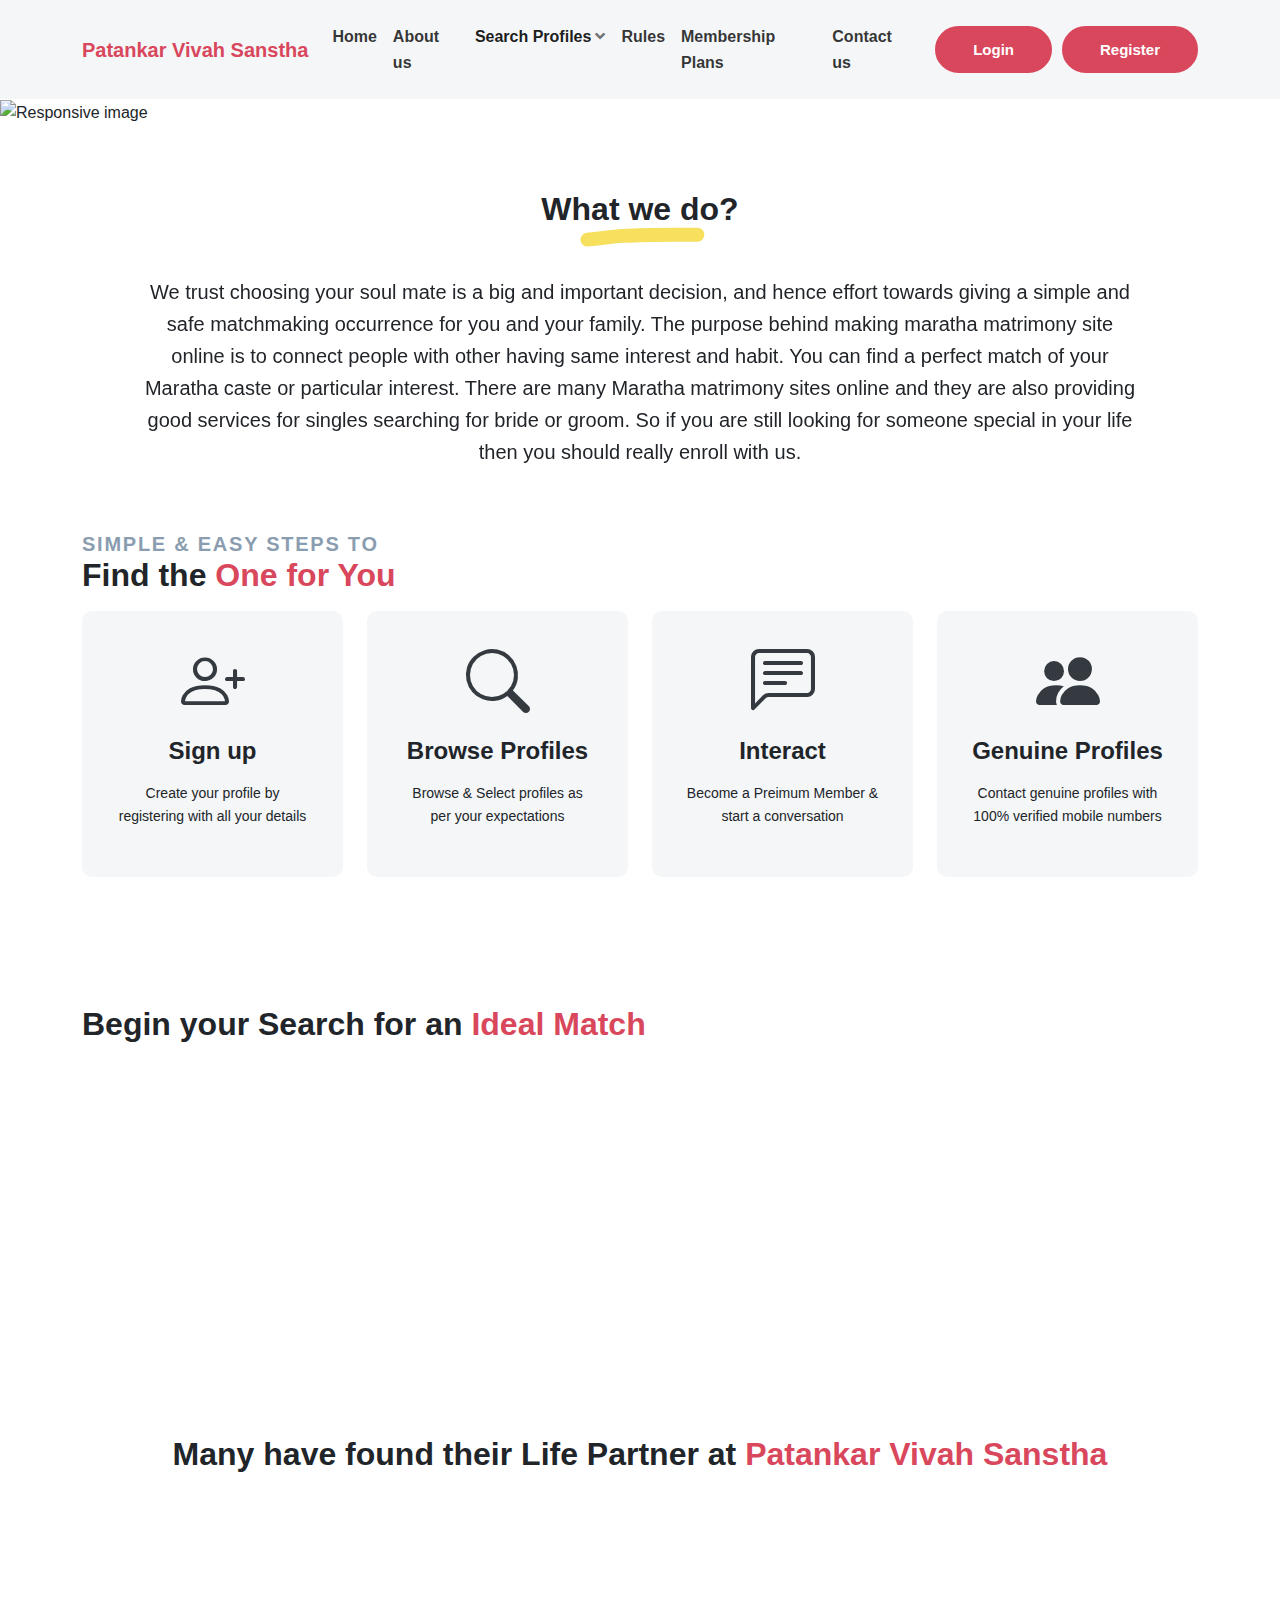
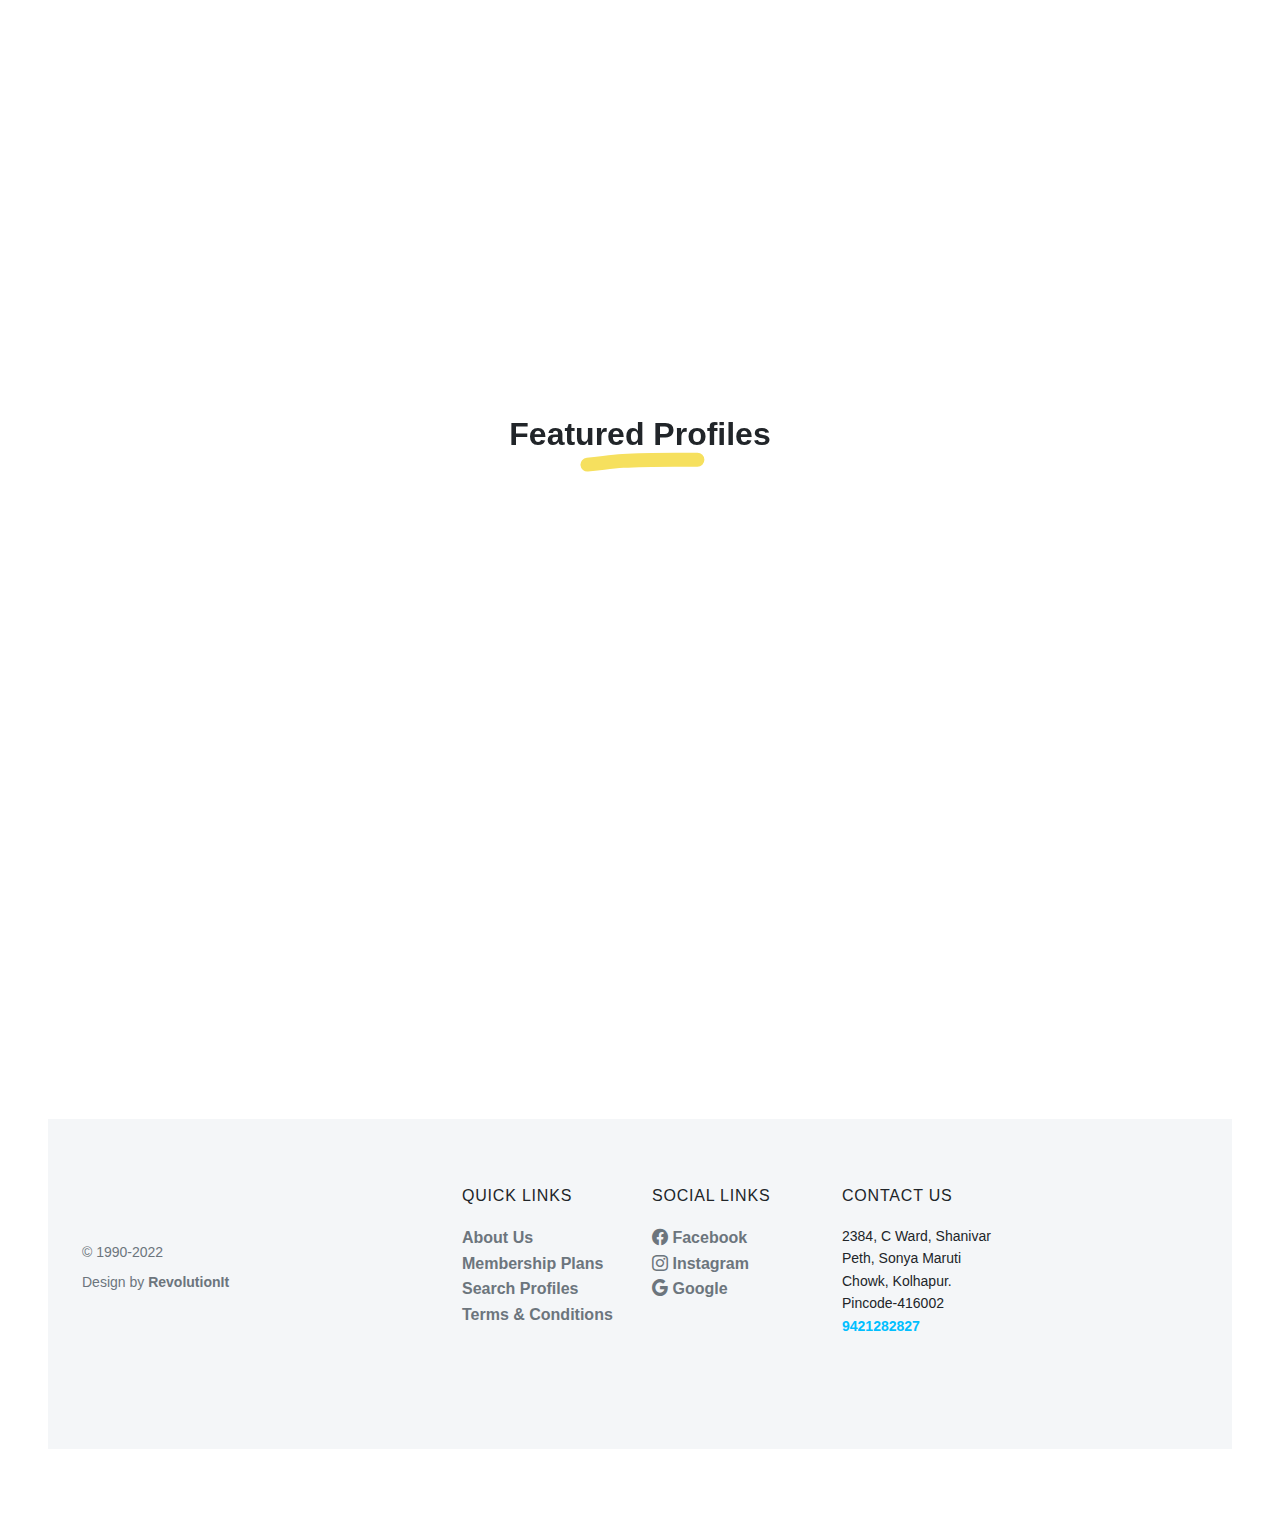
==== commit 1c1f58ca: "added register page" ====
--- a/index.html
+++ b/index.html
@@ -71,7 +71,10 @@
               <li class="nav-item"><a class="nav-link" href="#team">Rules</a></li>
               <li class="nav-item"><a class="nav-link" href="#portfolio">Membership Plans</a></li>
               <li class="nav-item"><a class="nav-link" href="#contact">Contact us</a></li>
-            </ul><a class="btn btn-primary" href="#contact" style="color: white;">Login</a>
+            </ul>
+            <a class="btn btn-primary" href="#contact" style="color: white;">Login</a>
+             
+            <a class="btn btn-primary" href="register.html" style="color: white; margin-left: 10px;" >Register</a>
           </div>
         </div>
       </nav>
@@ -352,7 +355,7 @@
 				</div>
 				<div class="form-group col-md-3">
 					<label for="marital_status"> &nbsp;</label>
-					<button type="submit" class="form-control btn btn-danger"><i class="fa fa-search"></i> Search Profiles</button>
+					<button type="submit" class="form-control btn btn-danger "><i class="fa fa-search"></i> Search Profiles</button>
 				</div>
 			</div>
 		</form>
@@ -420,7 +423,7 @@
 
 <div class="jumbotron" data-aos="fade-up" data-aos-delay="100">
   <h1 style="text-align: center;">Now its your turn to be happily married!
-    <a class="btn btn-primary btn-lg" href="http://marathilagnsanstha.com/home/register" role="button">Get Started</a>
+    <a class="btn btn-primary btn-lg" href="register.html" role="button">Get Started</a>
 </h1>
 </div>
 
